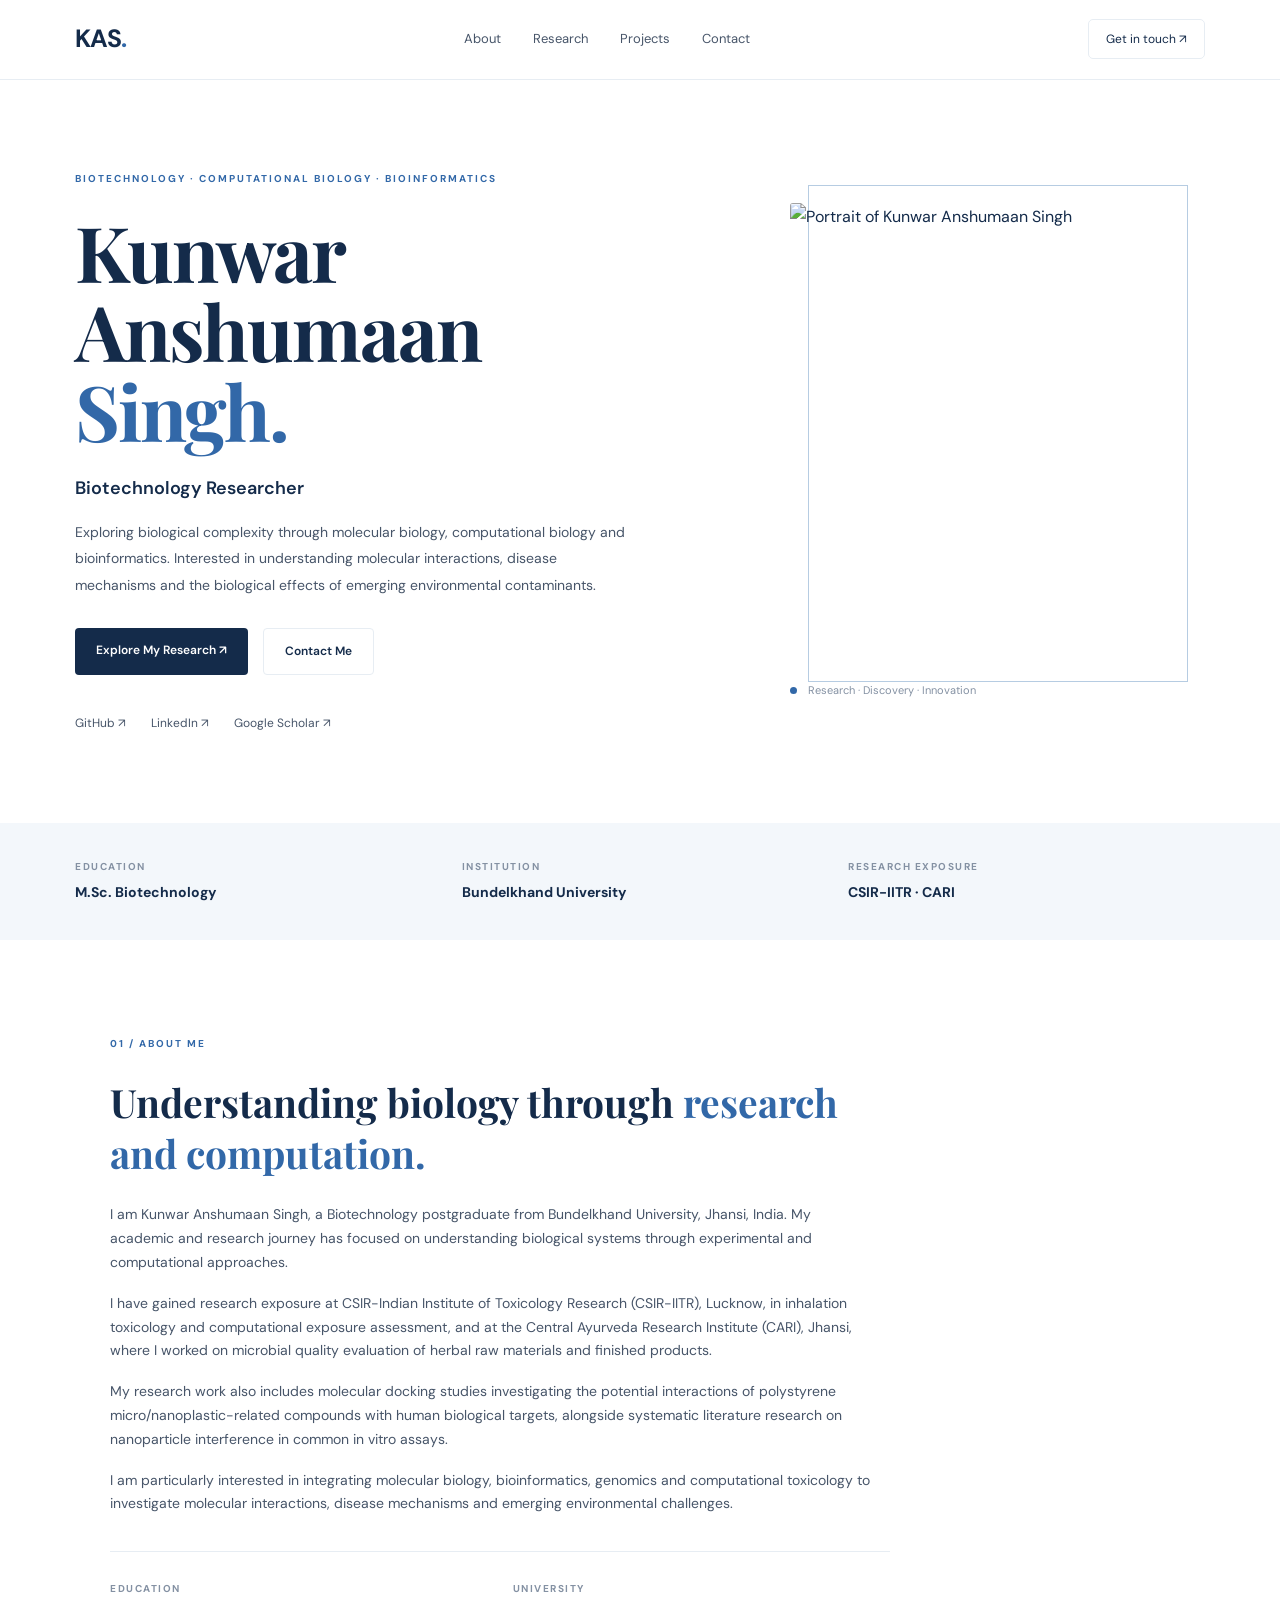
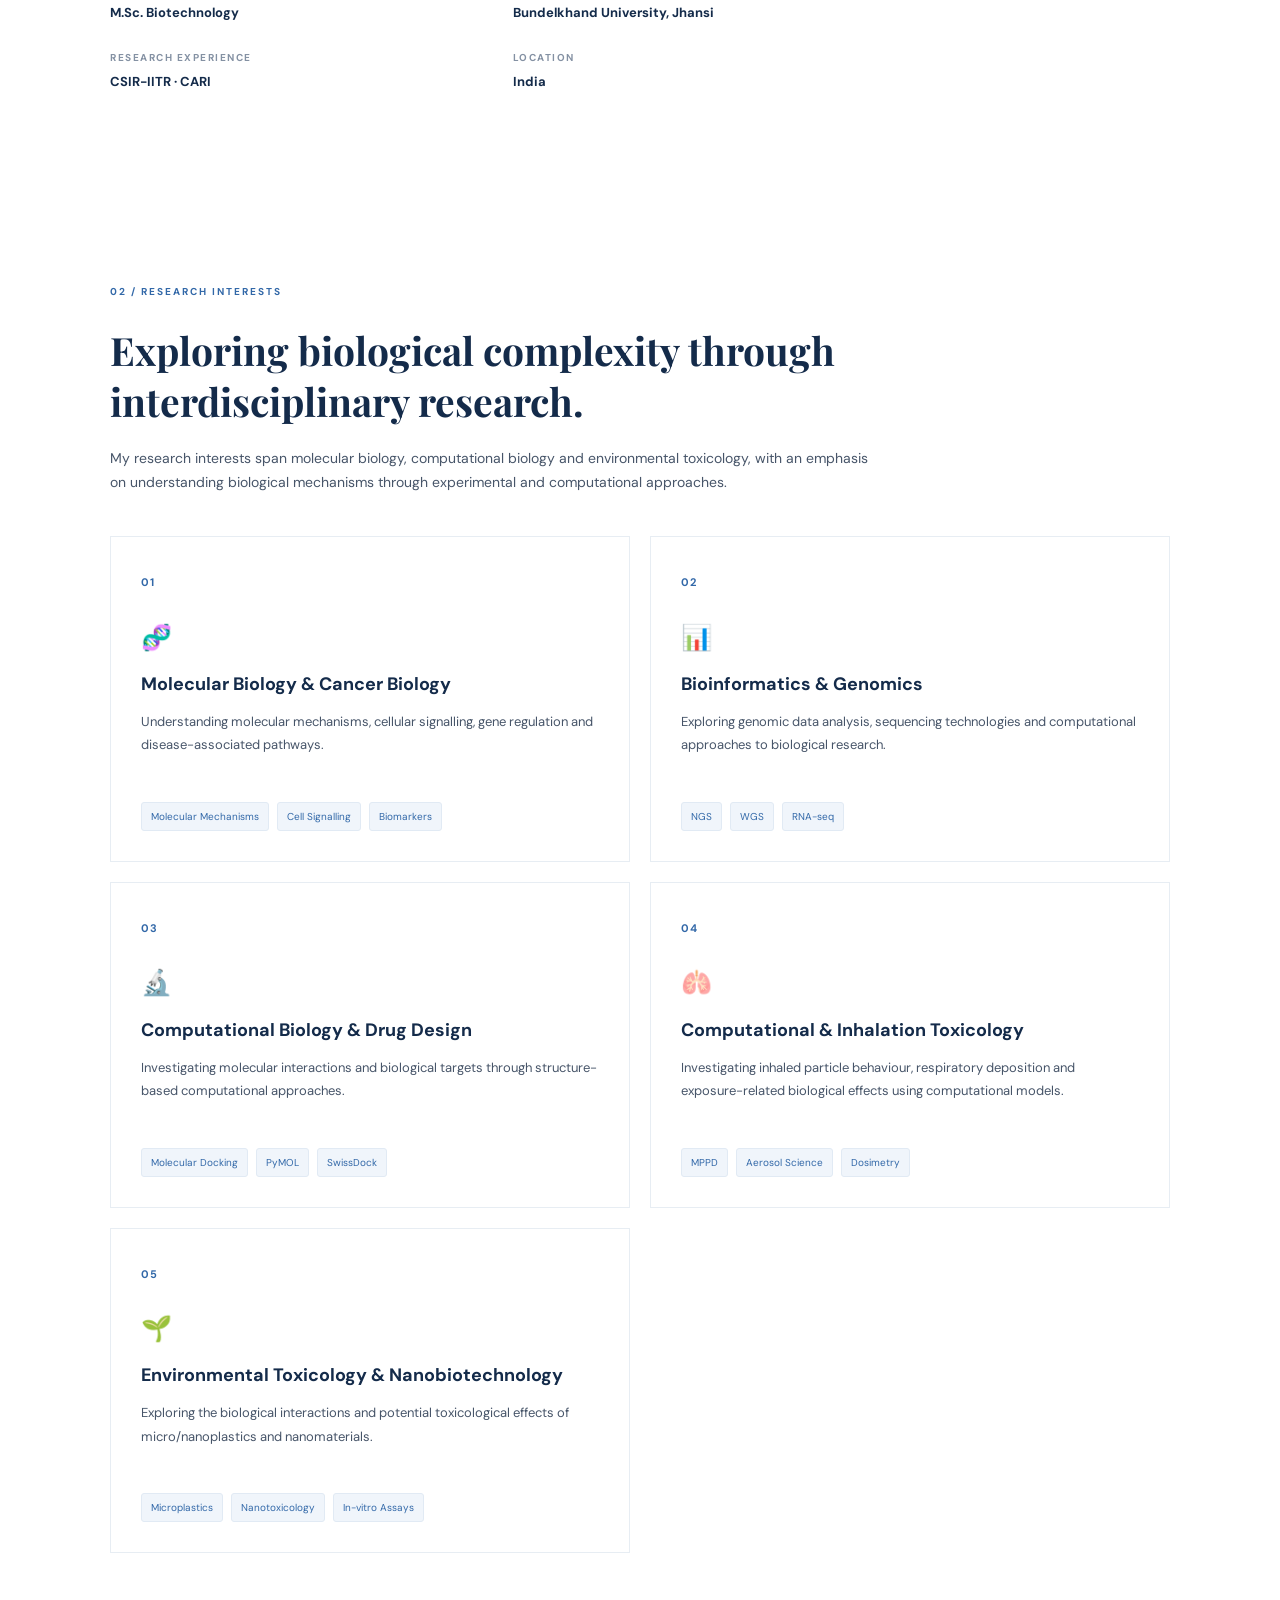
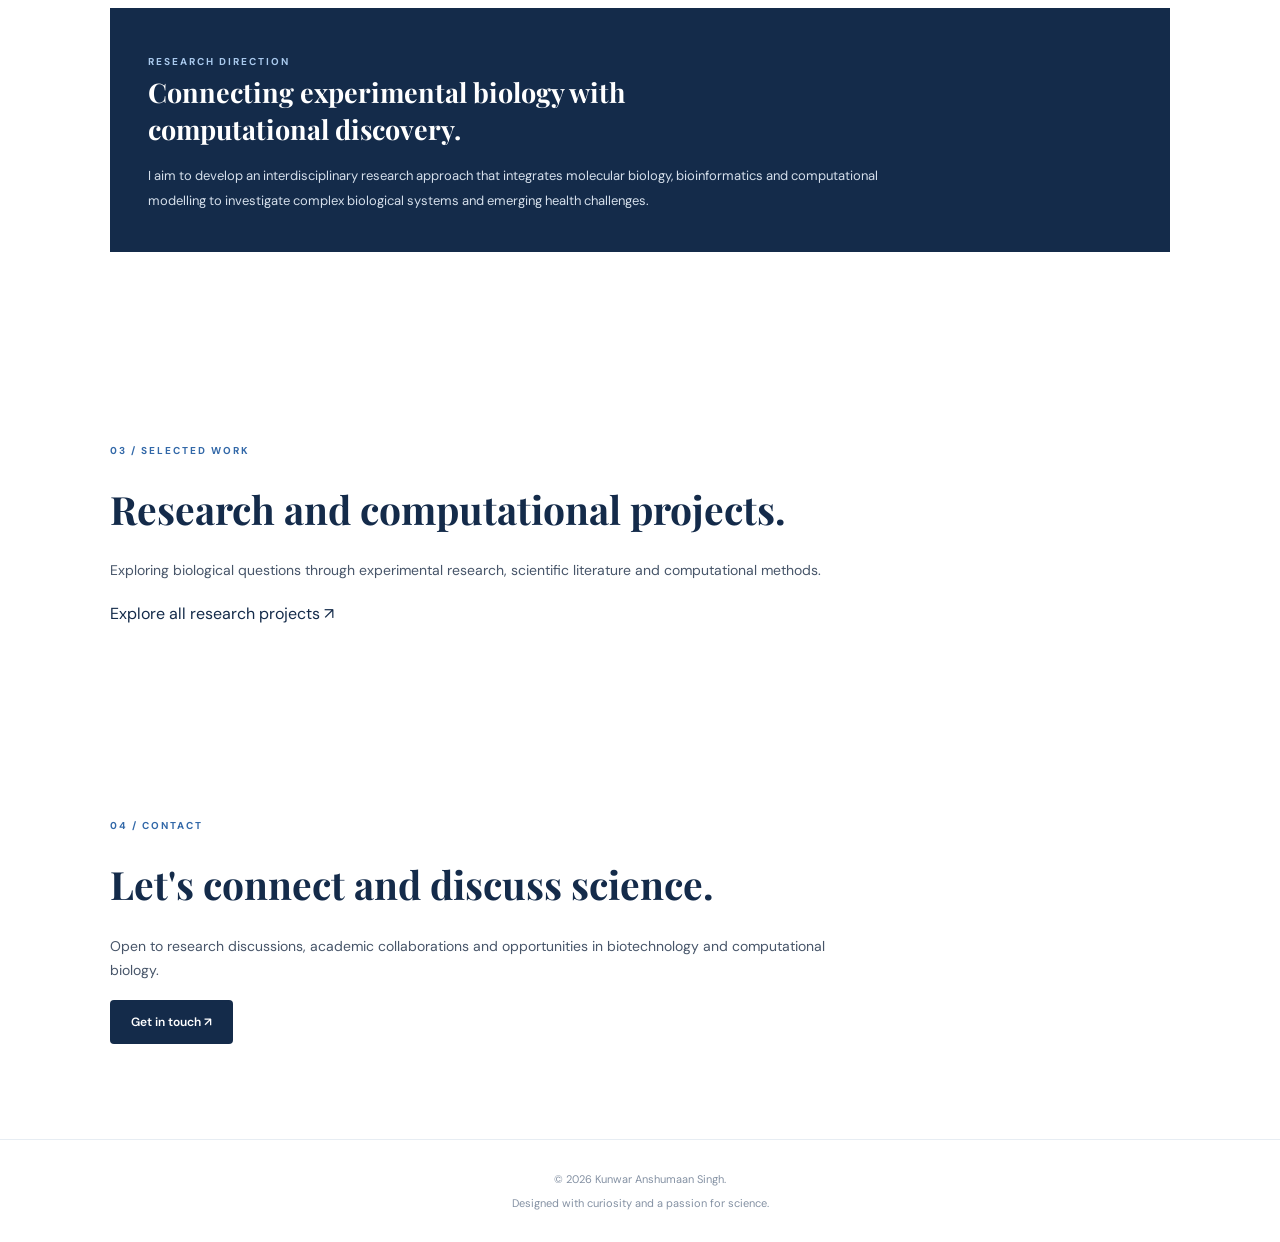
==== index.html @ 765aea6a "Add files via upload" ====
<!DOCTYPE html>
<html lang="en">
<head>
    <meta charset="UTF-8">
    <meta name="viewport" content="width=device-width, initial-scale=1.0">

    <meta name="description"
          content="Kunwar Anshumaan Singh - Biotechnology researcher working at the intersection of molecular biology, computational biology and bioinformatics.">

    <title>Kunwar Anshumaan Singh | Biotechnology Researcher</title>

    <link rel="stylesheet" href="style.css">
</head>

<body>

    <!-- Navigation bar -->
    <header class="site-header">
        <nav class="navbar">
            <a href="#" class="logo">KAS<span>.</span></a>

            <div class="nav-links">
                <a href="#about">About</a>
                <a href="#research">Research</a>
                <a href="projects.html">Projects</a>
                <a href="#contact">Contact</a>
            </div>

            <a href="#contact" class="nav-button">Get in touch ↗</a>
        </nav>
    </header>

    <main>

        <!-- Homepage hero -->
        <section class="hero">

            <div class="hero-content">

                <p class="eyebrow">
                    BIOTECHNOLOGY · COMPUTATIONAL BIOLOGY · BIOINFORMATICS
                </p>

                <h1>
                    Kunwar<br>
                    Anshumaan<br>
                    <span>Singh.</span>
                </h1>

                <h2 class="professional-title">
                    Biotechnology Researcher
                </h2>

                <p class="hero-description">
                    Exploring biological complexity through molecular
                    biology, computational biology and bioinformatics.
                    Interested in understanding molecular interactions,
                    disease mechanisms and the biological effects
                    of emerging environmental contaminants.
                </p>

                <div class="hero-buttons">
                    <a href="#projects" class="primary-button">
                        Explore My Research ↗
                    </a>

                    <a href="#contact" class="secondary-button">
                        Contact Me
                    </a>
                </div>

                <div class="social-links">
                    <a href="#" target="_blank">GitHub ↗</a>
                    <a href="#" target="_blank">LinkedIn ↗</a>
                    <a href="#" target="_blank">Google Scholar ↗</a>
                </div>

            </div>

            <!-- Profile photograph -->
            <div class="hero-image-wrapper">

                <div class="image-decoration"></div>

                <img
                    src="assets/profile.jpg"
                    alt="Portrait of Kunwar Anshumaan Singh"
                    class="profile-image"
                >

                <div class="image-caption">
                    <span class="caption-dot"></span>
                    Research · Discovery · Innovation
                </div>

            </div>

        </section>

        <!-- Academic information -->
        <section class="academic-strip">

            <div class="academic-item">
                <span class="academic-label">EDUCATION</span>
                <strong>M.Sc. Biotechnology</strong>
            </div>

            <div class="academic-item">
                <span class="academic-label">INSTITUTION</span>
                <strong>Bundelkhand University</strong>
            </div>

            <div class="academic-item">
                <span class="academic-label">RESEARCH EXPOSURE</span>
                <strong>CSIR-IITR · CARI</strong>
            </div>

        </section>

        <!-- Research introduction -->
        
<!-- ABOUT SECTION -->
<section class="intro-section" id="about">

    <div class="section-label">01 / ABOUT ME</div>

    <div class="intro-content">

        <h2>
            Understanding biology through
            <span>research and computation.</span>
        </h2>

        <p>
            I am Kunwar Anshumaan Singh, a Biotechnology postgraduate
            from Bundelkhand University, Jhansi, India. My academic
            and research journey has focused on understanding
            biological systems through experimental and computational
            approaches.
        </p>

        <p>
            I have gained research exposure at CSIR-Indian Institute
            of Toxicology Research (CSIR-IITR), Lucknow, in inhalation
            toxicology and computational exposure assessment, and at
            the Central Ayurveda Research Institute (CARI), Jhansi,
            where I worked on microbial quality evaluation of herbal
            raw materials and finished products.
        </p>

        <p>
            My research work also includes molecular docking studies
            investigating the potential interactions of polystyrene
            micro/nanoplastic-related compounds with human biological
            targets, alongside systematic literature research on
            nanoparticle interference in common in vitro assays.
        </p>

        <p>
            I am particularly interested in integrating molecular
            biology, bioinformatics, genomics and computational
            toxicology to investigate molecular interactions,
            disease mechanisms and emerging environmental challenges.
        </p>

        <div class="about-details">

            <div class="detail-item">
                <span>EDUCATION</span>
                <strong>M.Sc. Biotechnology</strong>
            </div>

            <div class="detail-item">
                <span>UNIVERSITY</span>
                <strong>Bundelkhand University, Jhansi</strong>
            </div>

            <div class="detail-item">
                <span>RESEARCH EXPERIENCE</span>
                <strong>CSIR-IITR · CARI</strong>
            </div>

            <div class="detail-item">
                <span>LOCATION</span>
                <strong>India</strong>
            </div>

        </div>

    </div>

</section>


        <!-- Research interests -->
       
<!-- RESEARCH INTERESTS SECTION -->

<section class="research-section" id="research">

    <div class="research-container">

        <div class="section-label">
            02 / RESEARCH INTERESTS
        </div>

        <h2>
            Exploring biological complexity
            through interdisciplinary research.
        </h2>

        <p class="research-intro">
            My research interests span molecular biology,
            computational biology and environmental toxicology,
            with an emphasis on understanding biological
            mechanisms through experimental and computational approaches.
        </p>

        <div class="research-grid">

            <!-- Research Area 1 -->
            <div class="research-card">
                <span class="research-number">01</span>

                <div class="research-icon">🧬</div>

                <h3>Molecular Biology & Cancer Biology</h3>

                <p>
                    Understanding molecular mechanisms,
                    cellular signalling, gene regulation
                    and disease-associated pathways.
                </p>

                <div class="research-tags">
                    <span>Molecular Mechanisms</span>
                    <span>Cell Signalling</span>
                    <span>Biomarkers</span>
                </div>
            </div>

            <!-- Research Area 2 -->
            <div class="research-card">
                <span class="research-number">02</span>

                <div class="research-icon">📊</div>

                <h3>Bioinformatics & Genomics</h3>

                <p>
                    Exploring genomic data analysis,
                    sequencing technologies and
                    computational approaches to biological research.
                </p>

                <div class="research-tags">
                    <span>NGS</span>
                    <span>WGS</span>
                    <span>RNA-seq</span>
                </div>
            </div>

            <!-- Research Area 3 -->
            <div class="research-card">
                <span class="research-number">03</span>

                <div class="research-icon">🔬</div>

                <h3>Computational Biology & Drug Design</h3>

                <p>
                    Investigating molecular interactions
                    and biological targets through
                    structure-based computational approaches.
                </p>

                <div class="research-tags">
                    <span>Molecular Docking</span>
                    <span>PyMOL</span>
                    <span>SwissDock</span>
                </div>
            </div>

            <!-- Research Area 4 -->
            <div class="research-card">
                <span class="research-number">04</span>

                <div class="research-icon">🫁</div>

                <h3>Computational & Inhalation Toxicology</h3>

                <p>
                    Investigating inhaled particle behaviour,
                    respiratory deposition and exposure-related
                    biological effects using computational models.
                </p>

                <div class="research-tags">
                    <span>MPPD</span>
                    <span>Aerosol Science</span>
                    <span>Dosimetry</span>
                </div>
            </div>

            <!-- Research Area 5 -->
            <div class="research-card">
                <span class="research-number">05</span>

                <div class="research-icon">🌱</div>

                <h3>Environmental Toxicology & Nanobiotechnology</h3>

                <p>
                    Exploring the biological interactions
                    and potential toxicological effects
                    of micro/nanoplastics and nanomaterials.
                </p>

                <div class="research-tags">
                    <span>Microplastics</span>
                    <span>Nanotoxicology</span>
                    <span>In-vitro Assays</span>
                </div>
            </div>

        </div>

        <!-- Scientific direction -->
        <div class="research-direction">

            <span class="section-label">
                RESEARCH DIRECTION
            </span>

            <h3>
                Connecting experimental biology
                with computational discovery.
            </h3>

            <p>
                I aim to develop an interdisciplinary research
                approach that integrates molecular biology,
                bioinformatics and computational modelling
                to investigate complex biological systems
                and emerging health challenges.
            </p>

        </div>

    </div>

</section>


        <!-- Selected projects -->
        <section class="projects-section" id="projects">

            <div class="section-label">03 / SELECTED WORK</div>

            <h2>Research and computational projects.</h2>

            <p>
                Exploring biological questions through experimental
                research, scientific literature and computational methods.
            </p>

           <a href="projects.html" class="text-link">
    Explore all research projects ↗
</a>

        </section>

        <!-- Contact -->
        <section class="contact-section" id="contact">

            <div class="section-label">04 / CONTACT</div>

            <h2>Let's connect and discuss science.</h2>

            <p>
                Open to research discussions, academic collaborations
                and opportunities in biotechnology and computational biology.
            </p>

            <a href="mailto:YOUR_EMAIL@example.com" class="primary-button">
                Get in touch ↗
            </a>

        </section>

    </main>

    <footer>
        <p>© <span id="year"></span> Kunwar Anshumaan Singh.</p>
        <p>Designed with curiosity and a passion for science.</p>
    </footer>

    <script src="script.js"></script>

</body>
</html>
---- style.css ----
/* =================================
   1. GLOBAL SETTINGS
================================= */

@import url('https://fonts.googleapis.com/css2?family=DM+Sans:wght@400;500;600;700&family=Playfair+Display:wght@500;600;700&display=swap');

:root {
    --background: #ffffff;
    --navy: #142b4a;
    --blue: #3268a8;
    --text: #475569;
    --muted: #8491a3;
    --border: #e7edf3;
    --light-blue: #f3f7fb;
}

* {
    margin: 0;
    padding: 0;
    box-sizing: border-box;
    scroll-behavior: smooth;
}

body {
    font-family: 'DM Sans', sans-serif;
    background: var(--background);
    color: var(--navy);
    line-height: 1.7;
}

a {
    text-decoration: none;
    color: inherit;
}

/* =================================
   2. NAVIGATION
================================= */

.site-header {
    position: sticky;
    top: 0;
    z-index: 100;
    background: rgba(255,255,255,0.96);
    border-bottom: 1px solid var(--border);
}

.navbar {
    max-width: 1200px;
    margin: auto;
    padding: 18px 35px;
    display: flex;
    align-items: center;
    justify-content: space-between;
}

.logo {
    font-size: 25px;
    font-weight: 700;
    letter-spacing: -1px;
}

.logo span {
    color: var(--blue);
}

.nav-links {
    display: flex;
    gap: 32px;
}

.nav-links a {
    color: var(--text);
    font-size: 13px;
    transition: 0.3s;
}

.nav-links a:hover {
    color: var(--blue);
}

.nav-button {
    border: 1px solid var(--border);
    padding: 9px 17px;
    border-radius: 5px;
    font-size: 12px;
    transition: 0.3s;
}

.nav-button:hover {
    background: var(--navy);
    color: white;
}

/* =================================
   3. HERO SECTION
================================= */

.hero {
    max-width: 1200px;
    min-height: 650px;
    margin: auto;
    padding: 90px 35px;
    display: grid;
    grid-template-columns: 1.15fr 0.85fr;
    align-items: center;
    gap: 70px;
}

.eyebrow {
    color: var(--blue);
    font-size: 10px;
    font-weight: 700;
    letter-spacing: 2px;
    margin-bottom: 25px;
}

.hero h1 {
    font-family: 'Playfair Display', serif;
    font-size: clamp(55px, 6vw, 78px);
    line-height: 1.04;
    letter-spacing: -2px;
}

.hero h1 span {
    color: var(--blue);
}

.professional-title {
    font-size: 18px;
    margin-top: 22px;
    font-weight: 600;
}

.hero-description {
    max-width: 550px;
    margin-top: 15px;
    color: var(--text);
    font-size: 14px;
    line-height: 1.9;
}

.hero-buttons {
    display: flex;
    gap: 15px;
    margin-top: 30px;
    flex-wrap: wrap;
}

.primary-button,
.secondary-button {
    display: inline-block;
    padding: 12px 21px;
    font-size: 12px;
    font-weight: 600;
    border-radius: 4px;
    transition: 0.3s;
}

.primary-button {
    background: var(--navy);
    color: white;
}

.primary-button:hover {
    background: var(--blue);
}

.secondary-button {
    border: 1px solid var(--border);
}

.secondary-button:hover {
    border-color: var(--blue);
    color: var(--blue);
}

.social-links {
    display: flex;
    gap: 25px;
    margin-top: 38px;
}

.social-links a {
    font-size: 12px;
    color: var(--text);
}

.social-links a:hover {
    color: var(--blue);
}

/* =================================
   4. PROFILE IMAGE
================================= */

.hero-image-wrapper {
    position: relative;
    max-width: 380px;
    width: 100%;
    justify-self: center;
}

.profile-image {
    display: block;
    width: 100%;
    height: 460px;
    object-fit: cover;
    object-position: center;
    position: relative;
    z-index: 2;
    border-radius: 3px;
}

.image-decoration {
    position: absolute;
    top: -18px;
    right: -18px;
    width: 100%;
    height: 100%;
    border: 1px solid #b6cce2;
    z-index: 1;
}

.image-caption {
    padding-top: 18px;
    font-size: 11px;
    color: var(--muted);
}

.caption-dot {
    display: inline-block;
    width: 7px;
    height: 7px;
    background: var(--blue);
    border-radius: 50%;
    margin-right: 8px;
}

/* =================================
   5. ACADEMIC INFORMATION
================================= */

.academic-strip {
    background: var(--light-blue);
    padding: 35px max(calc((100% - 1130px)/2), 35px);
    display: grid;
    grid-template-columns: repeat(3, 1fr);
    gap: 30px;
}

.academic-item {
    display: flex;
    flex-direction: column;
    gap: 6px;
}

.academic-label {
    color: var(--muted);
    font-size: 10px;
    letter-spacing: 1.5px;
    font-weight: 700;
}

.academic-item strong {
    font-size: 14px;
}

/* =================================
   6. GENERAL SECTIONS
================================= */

.intro-section,
.research-section,
.projects-section,
.contact-section {
    max-width: 1130px;
    margin: auto;
    padding: 95px 35px;
}

.section-label {
    color: var(--blue);
    font-size: 10px;
    letter-spacing: 2px;
    font-weight: 700;
    margin-bottom: 25px;
}

.intro-content {
    max-width: 780px;
}

.intro-content h2,
.research-section h2,
.projects-section h2,
.contact-section h2 {
    font-family: 'Playfair Display', serif;
    font-size: 39px;
    line-height: 1.3;
    margin-bottom: 25px;
}

.intro-content h2 span {
    color: var(--blue);
}

.intro-content p,
.projects-section > p,
.contact-section > p {
    color: var(--text);
    font-size: 14px;
    margin-bottom: 17px;
    max-width: 760px;
}

/
/* =================================
   7. RESEARCH INTERESTS
================================= */

.research-section {
    background: var(--light-blue);
    padding: 95px 35px;
}

.research-container {
    max-width: 1130px;
    margin: auto;
}

.research-section h2 {
    max-width: 760px;
    font-family: 'Playfair Display', serif;
    font-size: 39px;
    line-height: 1.3;
    margin-bottom: 20px;
}

.research-intro {
    max-width: 760px;
    color: var(--text);
    font-size: 14px;
    margin-bottom: 42px;
}

.research-grid {
    display: grid;
    grid-template-columns: repeat(2, 1fr);
    gap: 20px;
}

.research-card {
    position: relative;
    background: #ffffff;
    border: 1px solid var(--border);
    padding: 30px;
    transition: transform 0.3s, box-shadow 0.3s;
}

.research-card:hover {
    transform: translateY(-5px);
    box-shadow: 0 12px 30px rgba(20, 43, 74, 0.07);
}

.research-number {
    color: var(--blue);
    font-size: 11px;
    font-weight: 700;
    letter-spacing: 1px;
}

.research-icon {
    font-size: 25px;
    margin: 22px 0 12px;
}

.research-card h3 {
    font-size: 18px;
    line-height: 1.5;
    margin-bottom: 12px;
    color: var(--navy);
}

.research-card p {
    font-size: 13px;
    line-height: 1.8;
    color: var(--text);
    min-height: 70px;
}

.research-tags {
    display: flex;
    flex-wrap: wrap;
    gap: 8px;
    margin-top: 22px;
}

.research-tags span {
    font-size: 10px;
    color: var(--blue);
    background: #f0f5fb;
    border: 1px solid #e1eaf4;
    border-radius: 3px;
    padding: 5px 9px;
}

/* Research direction */

.research-direction {
    margin-top: 55px;
    padding: 38px;
    background: var(--navy);
    color: #ffffff;
}

.research-direction .section-label {
    color: #a9c9ed;
}

.research-direction h3 {
    font-family: 'Playfair Display', serif;
    font-size: 27px;
    line-height: 1.4;
    max-width: 650px;
    margin-bottom: 15px;
}

.research-direction p {
    max-width: 760px;
    color: #d5dfeb;
    font-size: 13px;
    line-height: 1.9;
}

/* Responsive research layout */

@media (max-width: 650px) {

    .research-section {
        padding: 65px 22px;
    }

    .research-grid {
        grid-template-columns: 1fr;
    }

    .research-section h2 {
        font-size: 31px;
    }

    .research-card p {
        min-height: auto;
    }

    .research-direction {
        padding: 25px;
    }

    .research-direction h3 {
        font-size: 23px;
    }
}


/* =================================
   9. FOOTER
================================= */

footer {
    padding: 30px 20px;
    text-align: center;
    border-top: 1px solid var(--border);
    color: var(--muted);
    font-size: 11px;
}

footer p + p {
    margin-top: 5px;
}

/* =================================
   10. MOBILE RESPONSIVENESS
================================= */

@media (max-width: 800px) {

    .navbar {
        padding: 15px 20px;
        flex-wrap: wrap;
        gap: 15px;
    }

    .nav-links {
        gap: 15px;
    }

    .nav-button {
        display: none;
    }

    .hero {
        grid-template-columns: 1fr;
        padding: 65px 25px;
        gap: 55px;
    }

    .hero-image-wrapper {
        max-width: 320px;
    }

    .profile-image {
        height: 390px;
    }

    .academic-strip {
        grid-template-columns: 1fr;
        padding: 30px;
    }

    .intro-section,
    .research-section,
    .projects-section,
    .contact-section {
        padding: 65px 25px;
    }
}

@media (max-width: 500px) {

    .nav-links {
        width: 100%;
        justify-content: space-between;
        gap: 8px;
    }

    .nav-links a {
        font-size: 11px;
    }

    .hero h1 {
        font-size: 54px;
    }

    .research-grid {
        grid-template-columns: 1fr;
    }

    .intro-content h2,
    .research-section h2,
    .projects-section h2,
    .contact-section h2 {
        font-size: 31px;
    }
}

/* ABOUT SECTION DETAILS */

.about-details {
    display: grid;
    grid-template-columns: repeat(2, 1fr);
    gap: 25px;
    margin-top: 35px;
    padding-top: 28px;
    border-top: 1px solid var(--border);
}

.detail-item {
    display: flex;
    flex-direction: column;
    gap: 5px;
}

.detail-item span {
    color: var(--muted);
    font-size: 10px;
    font-weight: 700;
    letter-spacing: 1.5px;
}

.detail-item strong {
    color: var(--navy);
    font-size: 13px;
}

@media (max-width: 500px) {
    .about-details {
        grid-template-columns: 1fr;
    }
}

/* =================================
   11. PROJECT PAGE
================================= */

.project-hero {
    max-width: 1130px;
    margin: auto;
    padding: 100px 35px 75px;
}

.project-hero h1 {
    font-family: 'Playfair Display', serif;
    font-size: clamp(45px, 6vw, 68px);
    line-height: 1.15;
    margin-bottom: 25px;
}

.project-hero h1 span {
    color: var(--blue);
}

.project-hero > p {
    max-width: 700px;
    color: var(--text);
    font-size: 15px;
}

.project-list {
    max-width: 1130px;
    margin: auto;
    padding: 0 35px;
}

.project-detail {
    padding: 55px 0;
    border-top: 1px solid var(--border);
}

.project-meta {
    display: flex;
    justify-content: space-between;
    flex-wrap: wrap;
    gap: 12px;
    color: var(--blue);
    font-size: 10px;
    font-weight: 700;
    letter-spacing: 1.2px;
    margin-bottom: 20px;
}

.project-detail h2 {
    max-width: 850px;
    font-family: 'Playfair Display', serif;
    font-size: 31px;
    line-height: 1.4;
    margin-bottom: 20px;
}

.project-detail > p {
    max-width: 850px;
    color: var(--text);
    font-size: 14px;
    margin-bottom: 18px;
}

.project-subheading {
    margin-top: 28px;
    margin-bottom: 12px;
    font-size: 12px;
    font-weight: 700;
    color: var(--navy);
}

.project-detail ul {
    padding-left: 22px;
    max-width: 850px;
}

.project-detail li {
    color: var(--text);
    font-size: 13px;
    margin-bottom: 9px;
}

.project-tags {
    display: flex;
    flex-wrap: wrap;
    gap: 9px;
}

.project-tags span {
    padding: 6px 11px;
    border: 1px solid var(--border);
    background: var(--light-blue);
    border-radius: 3px;
    color: var(--blue);
    font-size: 11px;
}

.project-detail .project-note {
    margin-top: 25px;
    padding: 13px 16px;
    background: var(--light-blue);
    border-left: 3px solid var(--blue);
    font-size: 12px;
}

.github-section {
    background: var(--navy);
    color: white;
    padding: 75px max(calc((100% - 1060px)/2), 35px);
}

.github-section .section-label {
    color: #a9c9ed;
}

.github-section h2 {
    font-family: 'Playfair Display', serif;
    font-size: 34px;
    margin-bottom: 18px;
}

.github-section > p {
    color: #d5dfeb;
    max-width: 650px;
    font-size: 14px;
    margin-bottom: 25px;
}

@media (max-width: 650px) {

    .project-hero {
        padding: 65px 23px 50px;
    }

    .project-list {
        padding: 0 23px;
    }

    .project-detail h2 {
        font-size: 25px;
    }

    .github-section {
        padding: 55px 23px;
    }

    .github-section h2 {
        font-size: 28px;
    }
}
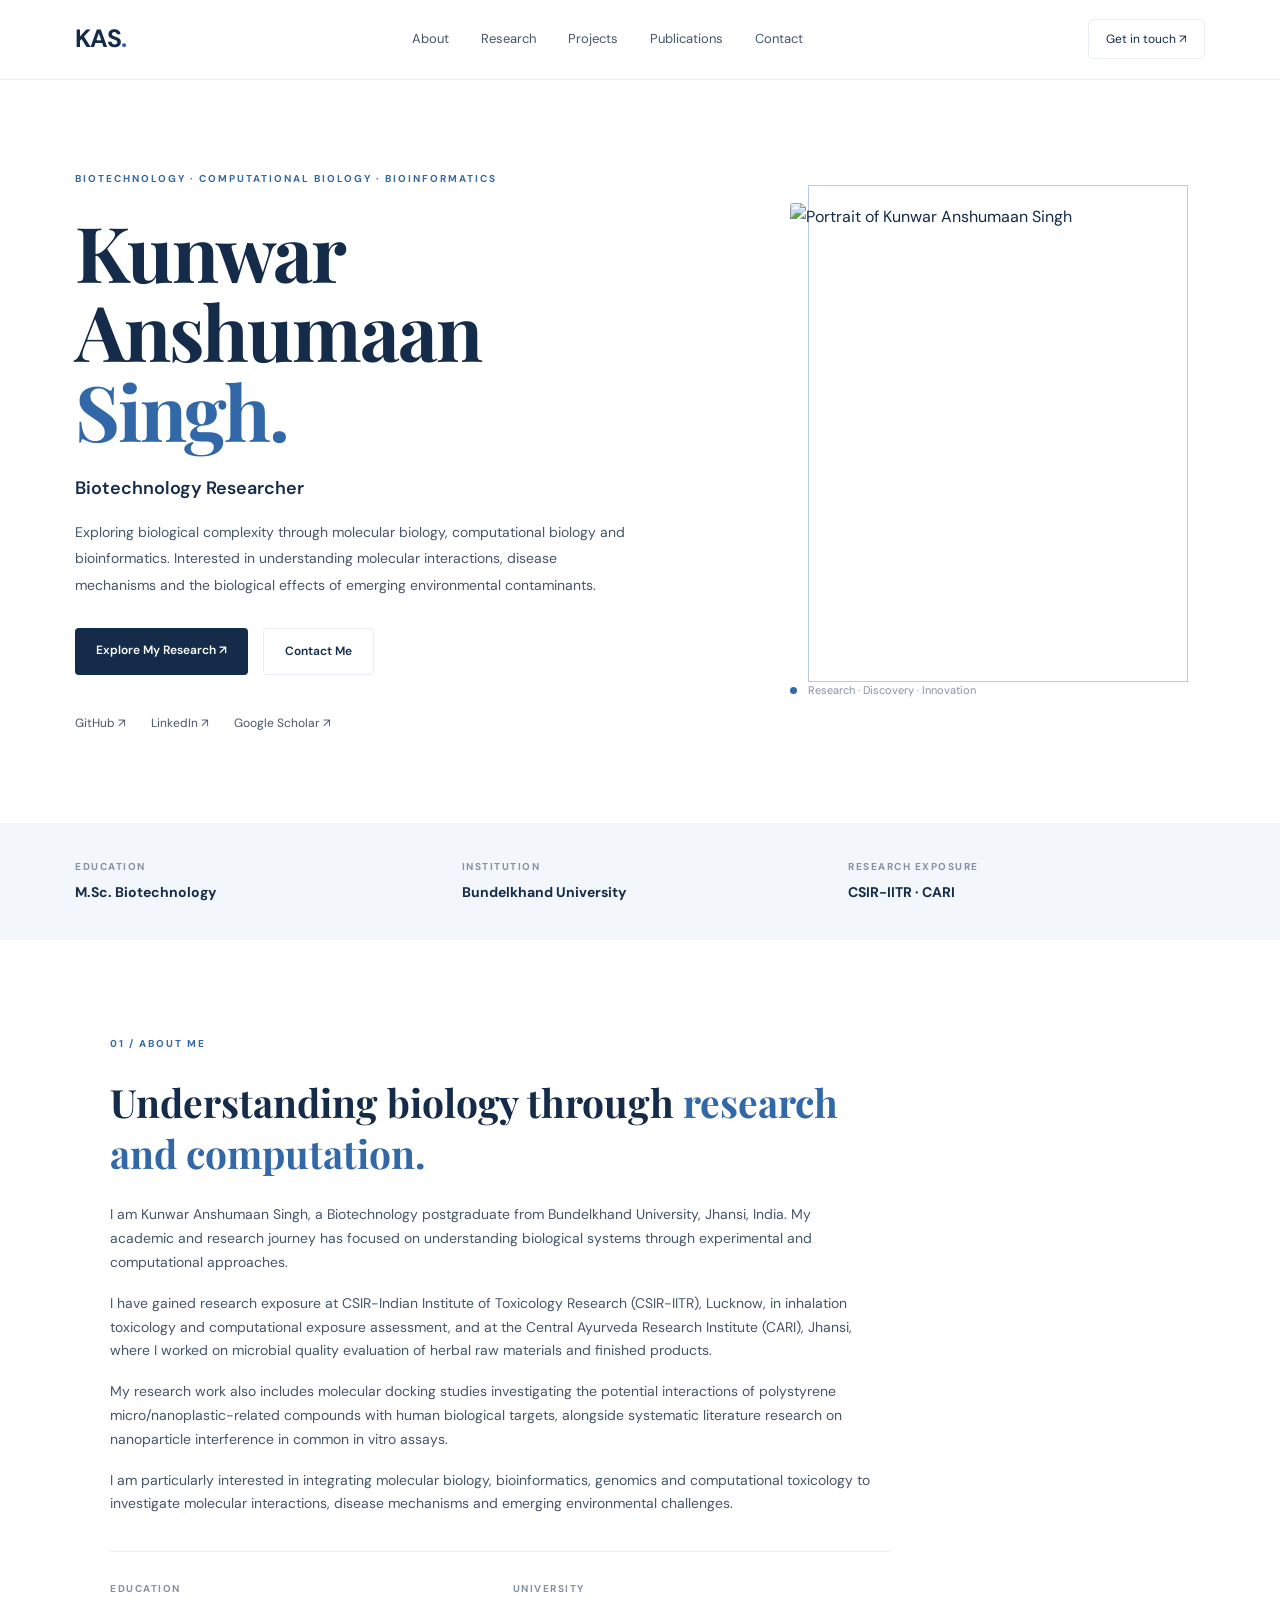
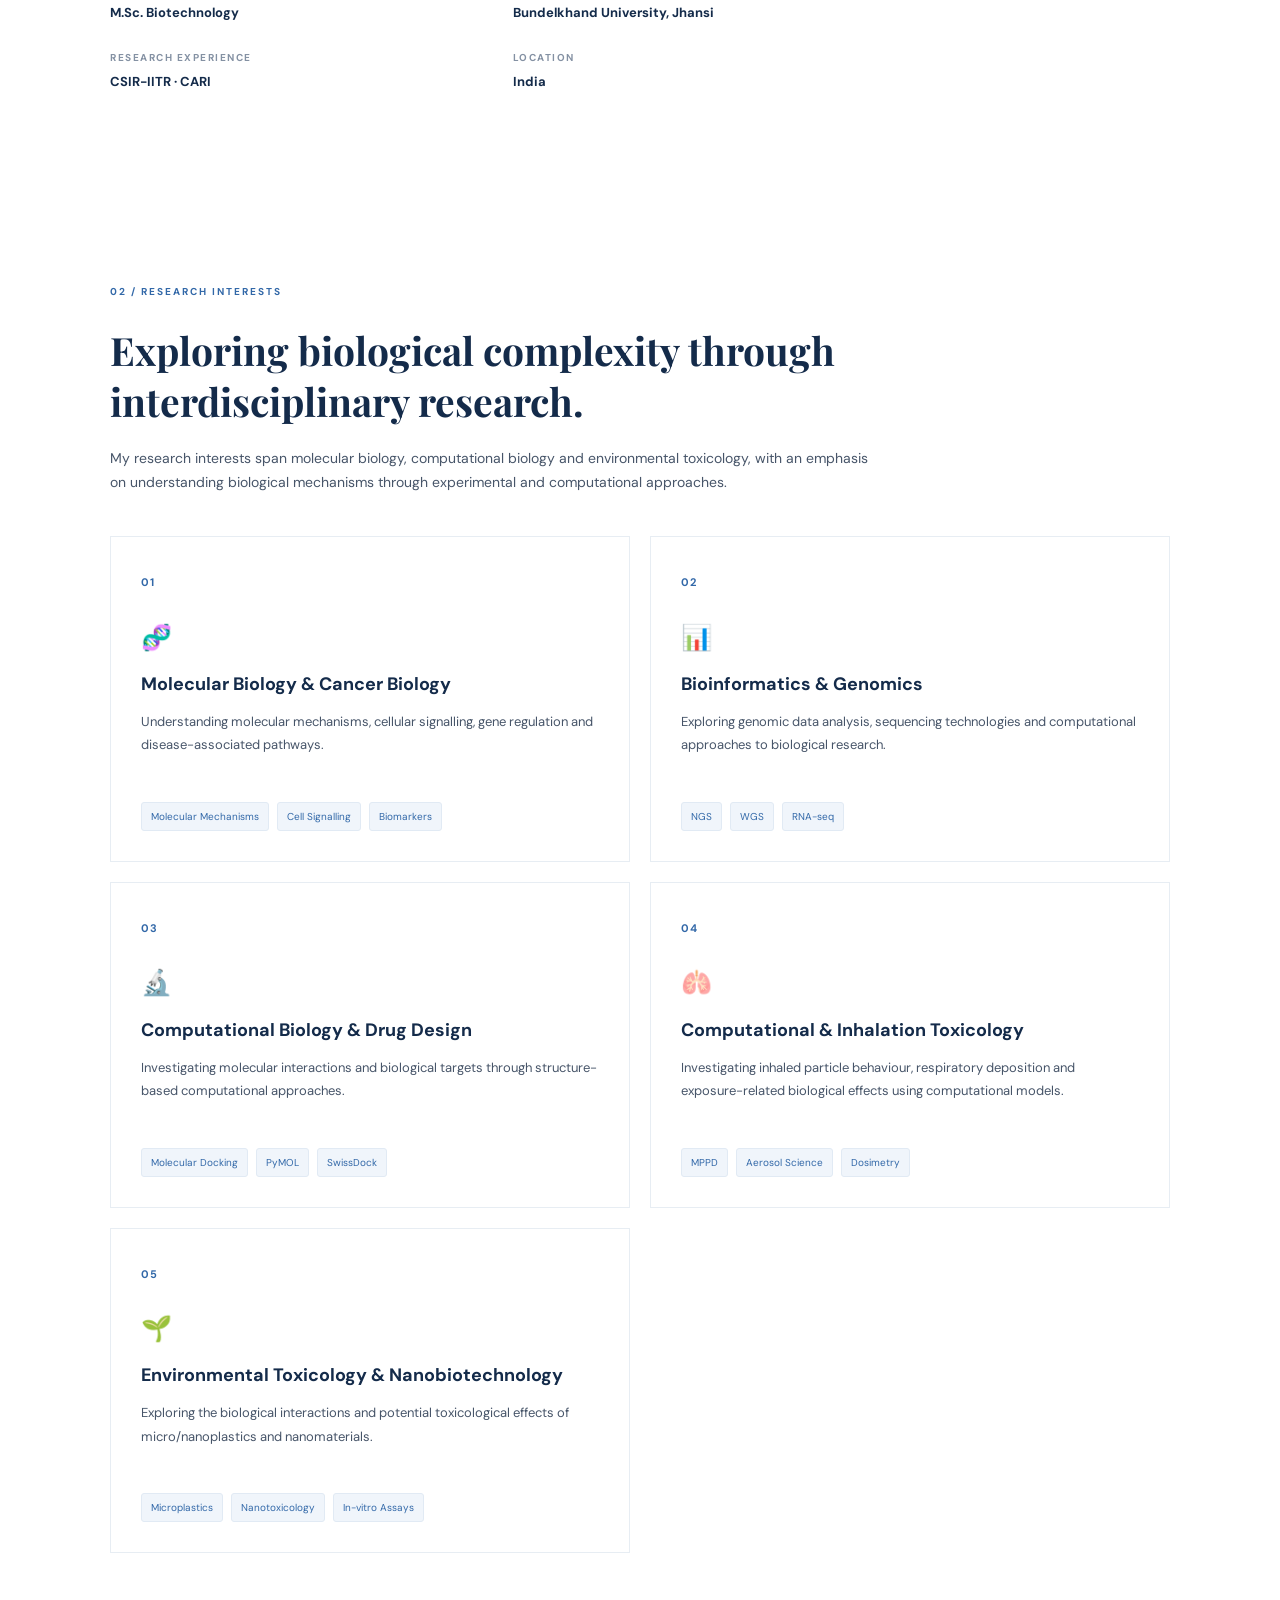
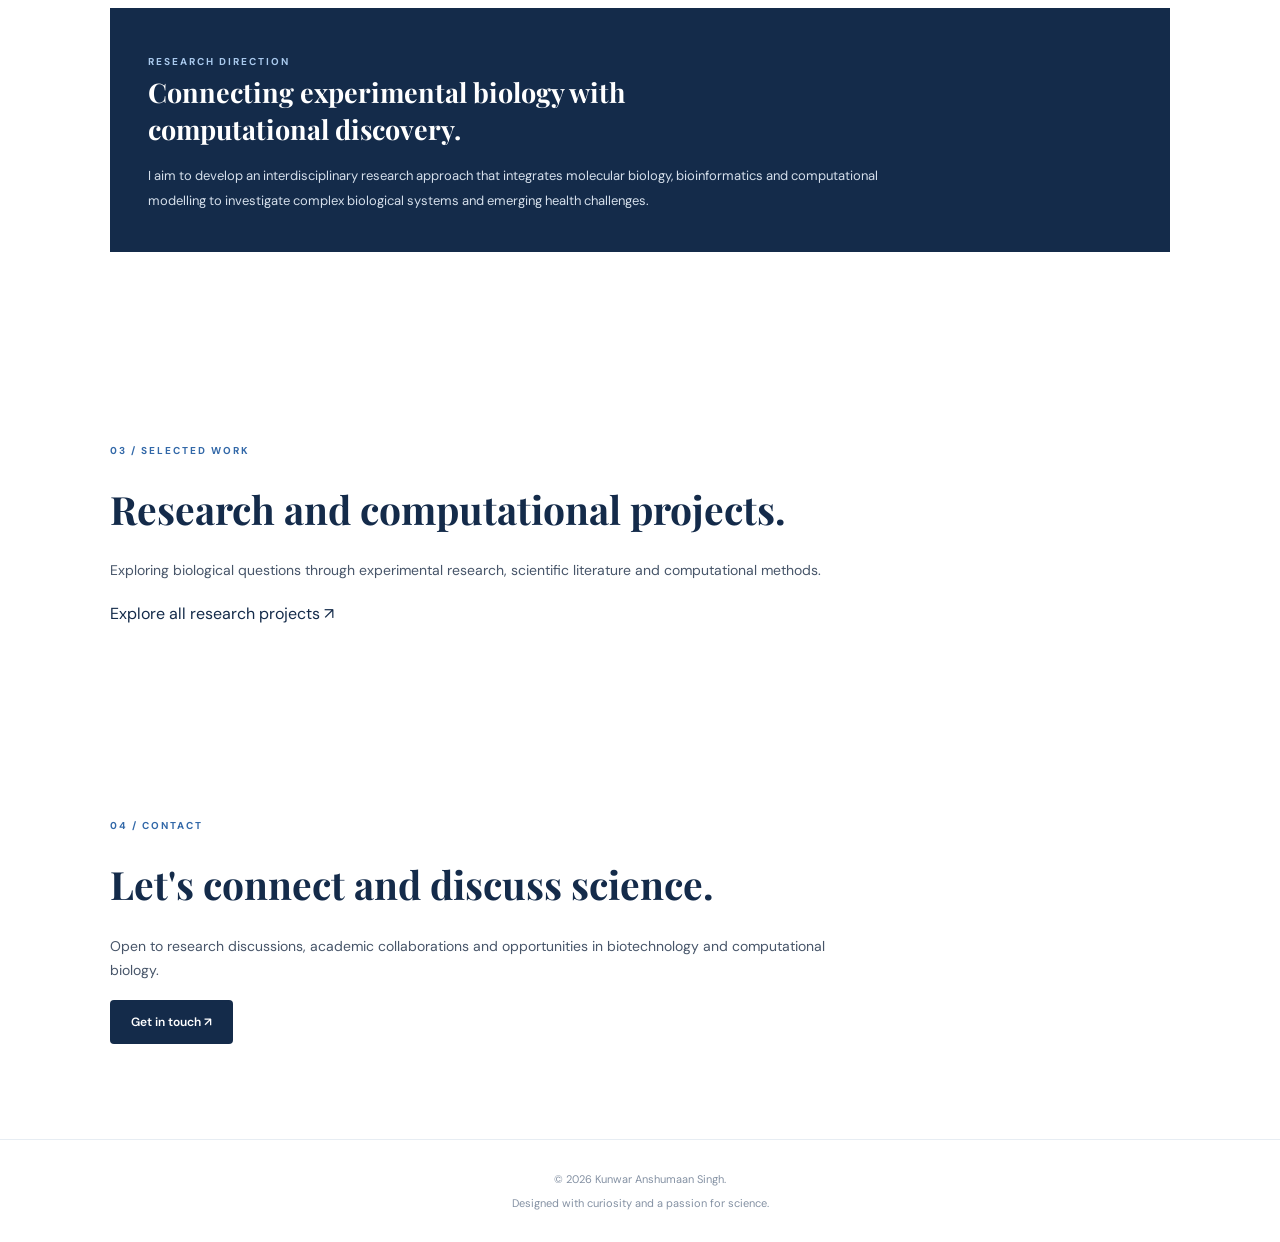
==== commit 8151ba2a: "Initial research portfolio website" ====
--- a/index.html
+++ b/index.html
@@ -24,6 +24,7 @@
                 <a href="#about">About</a>
                 <a href="#research">Research</a>
                 <a href="projects.html">Projects</a>
+                <a href="publications.html">Publications</a>
                 <a href="#contact">Contact</a>
             </div>
 
--- a/style.css
+++ b/style.css
@@ -742,3 +742,174 @@
         font-size: 28px;
     }
 }
+
+/* =================================
+   12. PUBLICATIONS PAGE
+================================= */
+
+.publication-hero {
+    max-width: 1130px;
+    margin: auto;
+    padding: 100px 35px 70px;
+}
+
+.publication-hero h1 {
+    font-family: 'Playfair Display', serif;
+    font-size: clamp(42px, 6vw, 65px);
+    line-height: 1.2;
+    max-width: 850px;
+}
+
+.publication-hero h1 span {
+    color: var(--blue);
+}
+
+.publication-hero > p {
+    color: var(--text);
+    max-width: 700px;
+    margin-top: 20px;
+    font-size: 14px;
+}
+
+.publication-list {
+    max-width: 1130px;
+    margin: auto;
+    padding: 25px 35px 80px;
+}
+
+.publication-card {
+    border-top: 1px solid var(--border);
+    border-bottom: 1px solid var(--border);
+    padding: 35px 0;
+    margin-bottom: 55px;
+}
+
+.publication-status {
+    display: inline-block;
+    font-size: 10px;
+    font-weight: 700;
+    letter-spacing: 1px;
+    padding: 7px 11px;
+    border-radius: 3px;
+    margin-bottom: 18px;
+}
+
+.published {
+    background: #e9f5ee;
+    color: #287348;
+}
+
+.under-review {
+    background: #fff4df;
+    color: #986414;
+}
+
+.publication-card h2 {
+    max-width: 850px;
+    font-family: 'Playfair Display', serif;
+    font-size: 28px;
+    line-height: 1.45;
+    margin-bottom: 14px;
+}
+
+.journal-name {
+    color: var(--blue);
+    font-weight: 600;
+    font-size: 13px;
+    margin-bottom: 17px;
+}
+
+.publication-card > p:not(.journal-name) {
+    color: var(--text);
+    font-size: 14px;
+    max-width: 800px;
+}
+
+.publication-links {
+    margin-top: 22px;
+    font-size: 13px;
+    color: var(--blue);
+}
+
+.publication-links a {
+    font-weight: 700;
+}
+
+.publication-links a:hover {
+    text-decoration: underline;
+}
+
+.publication-note {
+    margin-top: 18px;
+    font-size: 11px !important;
+    color: var(--muted) !important;
+}
+
+.manuscript-heading {
+    margin-top: 50px;
+}
+
+/* =================================
+   13. ACADEMIC CV SECTION
+================================= */
+
+.cv-section {
+    background: var(--light-blue);
+    padding: 75px max(calc((100% - 1060px)/2), 35px);
+}
+
+.cv-section h2 {
+    max-width: 700px;
+    font-family: 'Playfair Display', serif;
+    font-size: 34px;
+    line-height: 1.4;
+    margin-bottom: 18px;
+}
+
+.cv-section > p {
+    max-width: 700px;
+    color: var(--text);
+    font-size: 14px;
+    margin-bottom: 27px;
+}
+
+.cv-download {
+    display: inline-block;
+    margin-left: 20px;
+    font-size: 12px;
+    font-weight: 600;
+    color: var(--blue);
+}
+
+.cv-download:hover {
+    text-decoration: underline;
+}
+
+/* Mobile responsiveness */
+
+@media (max-width: 650px) {
+
+    .publication-hero {
+        padding: 65px 23px 45px;
+    }
+
+    .publication-list {
+        padding: 20px 23px 55px;
+    }
+
+    .publication-card h2 {
+        font-size: 23px;
+    }
+
+    .cv-section {
+        padding: 55px 23px;
+    }
+
+    .cv-section h2 {
+        font-size: 28px;
+    }
+
+    .cv-download {
+        margin: 18px 0 0;
+    }
+}
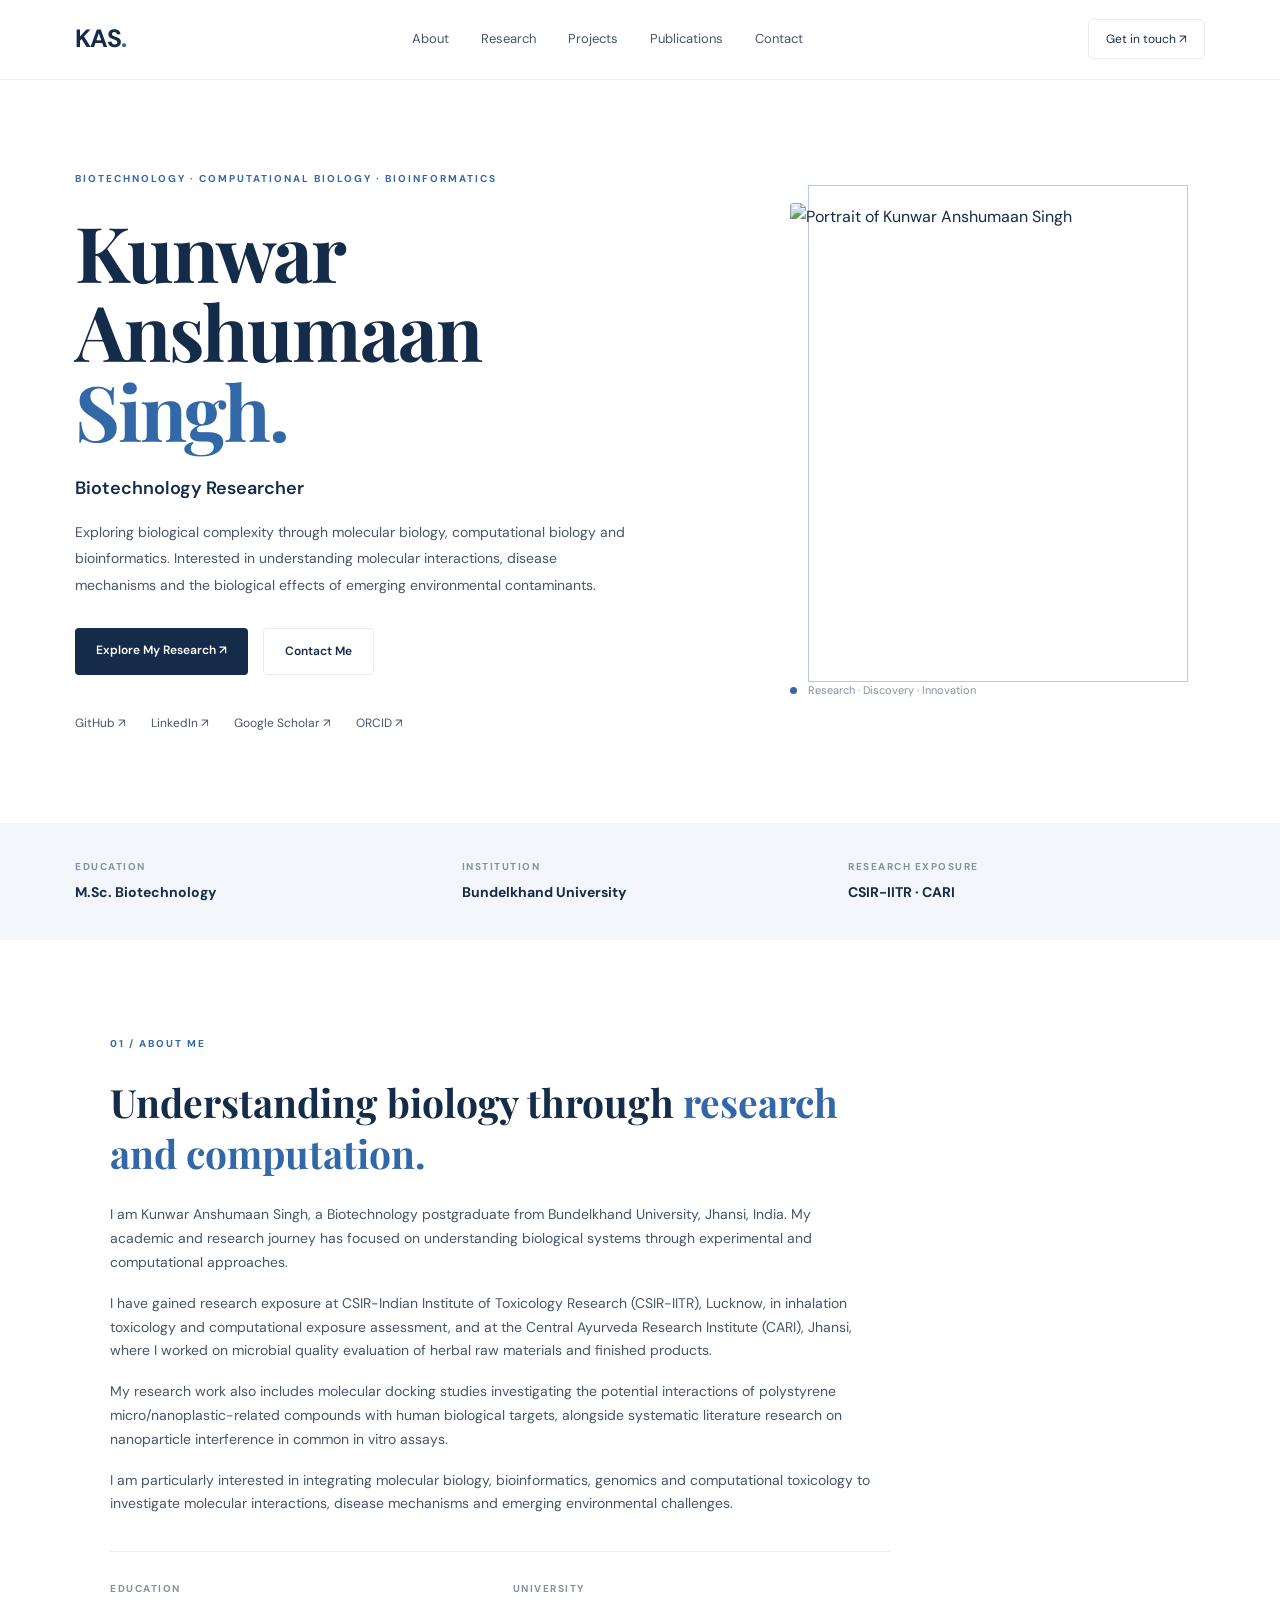
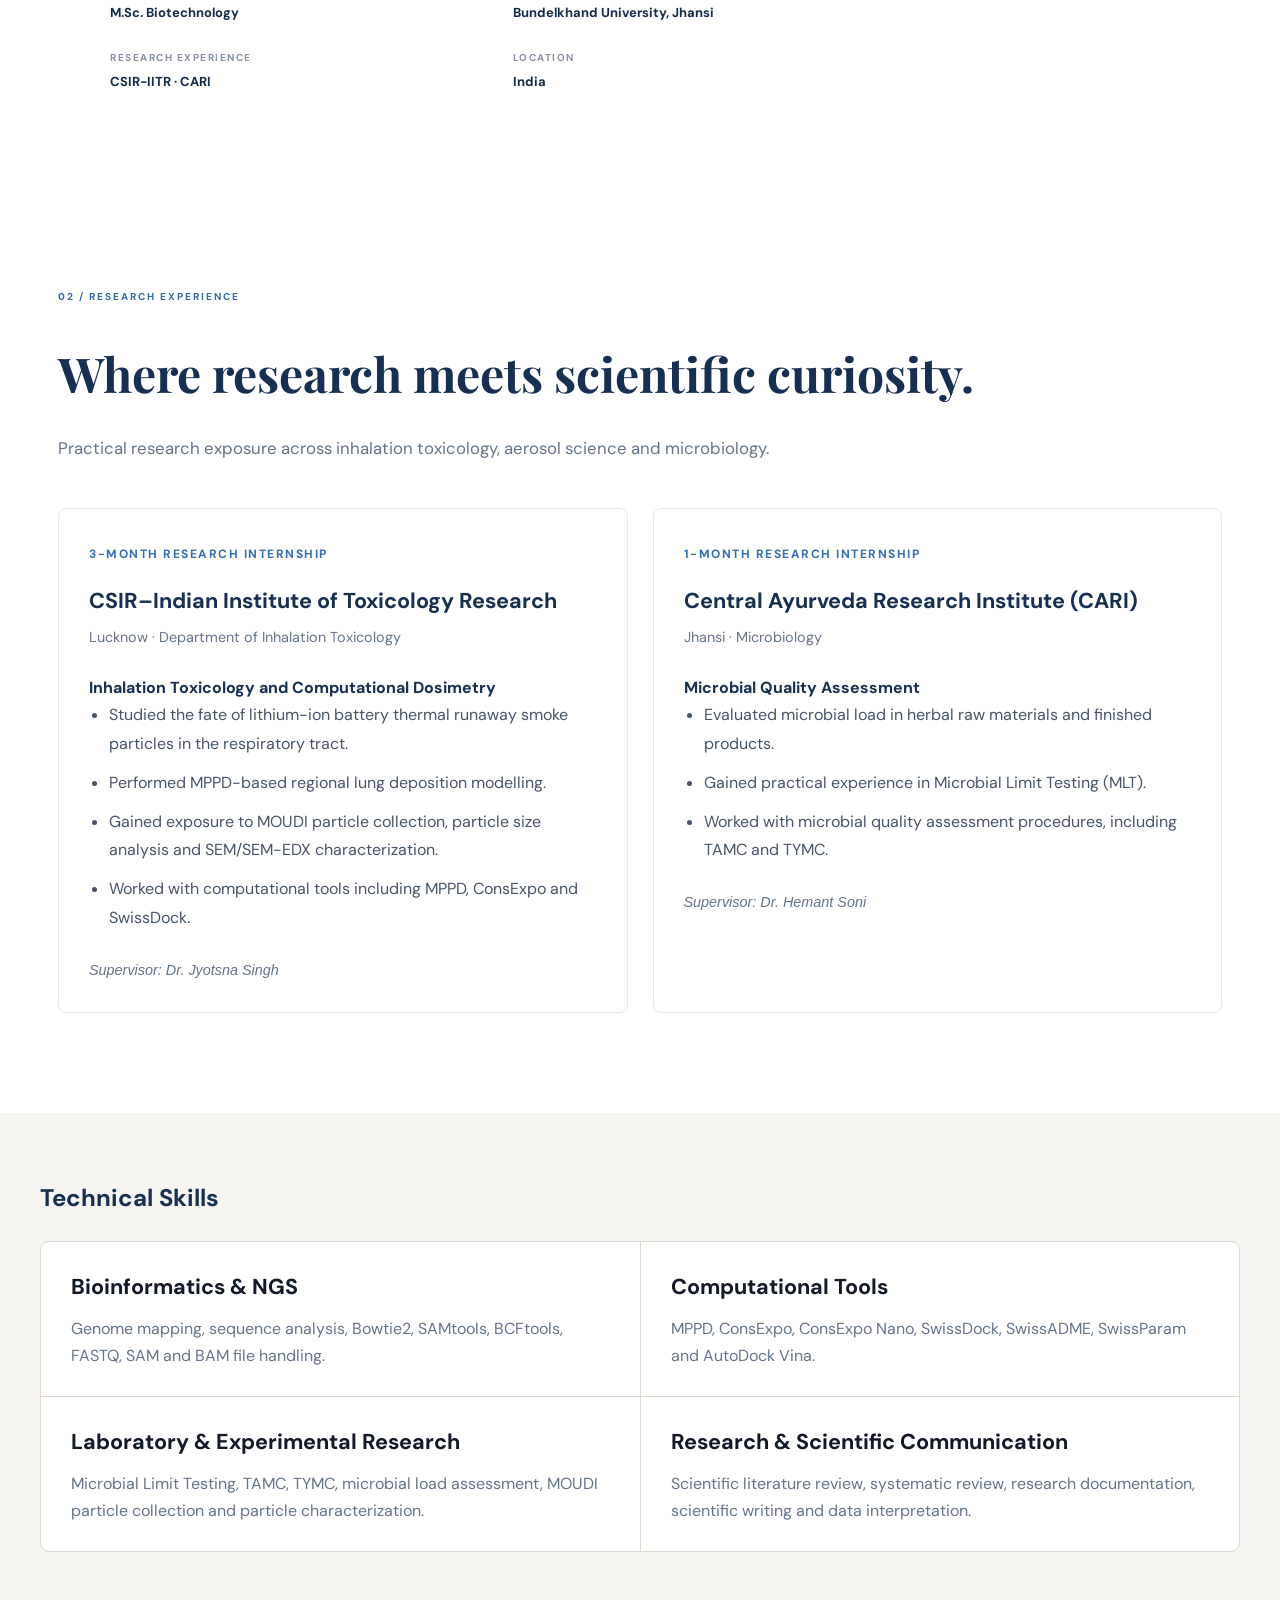
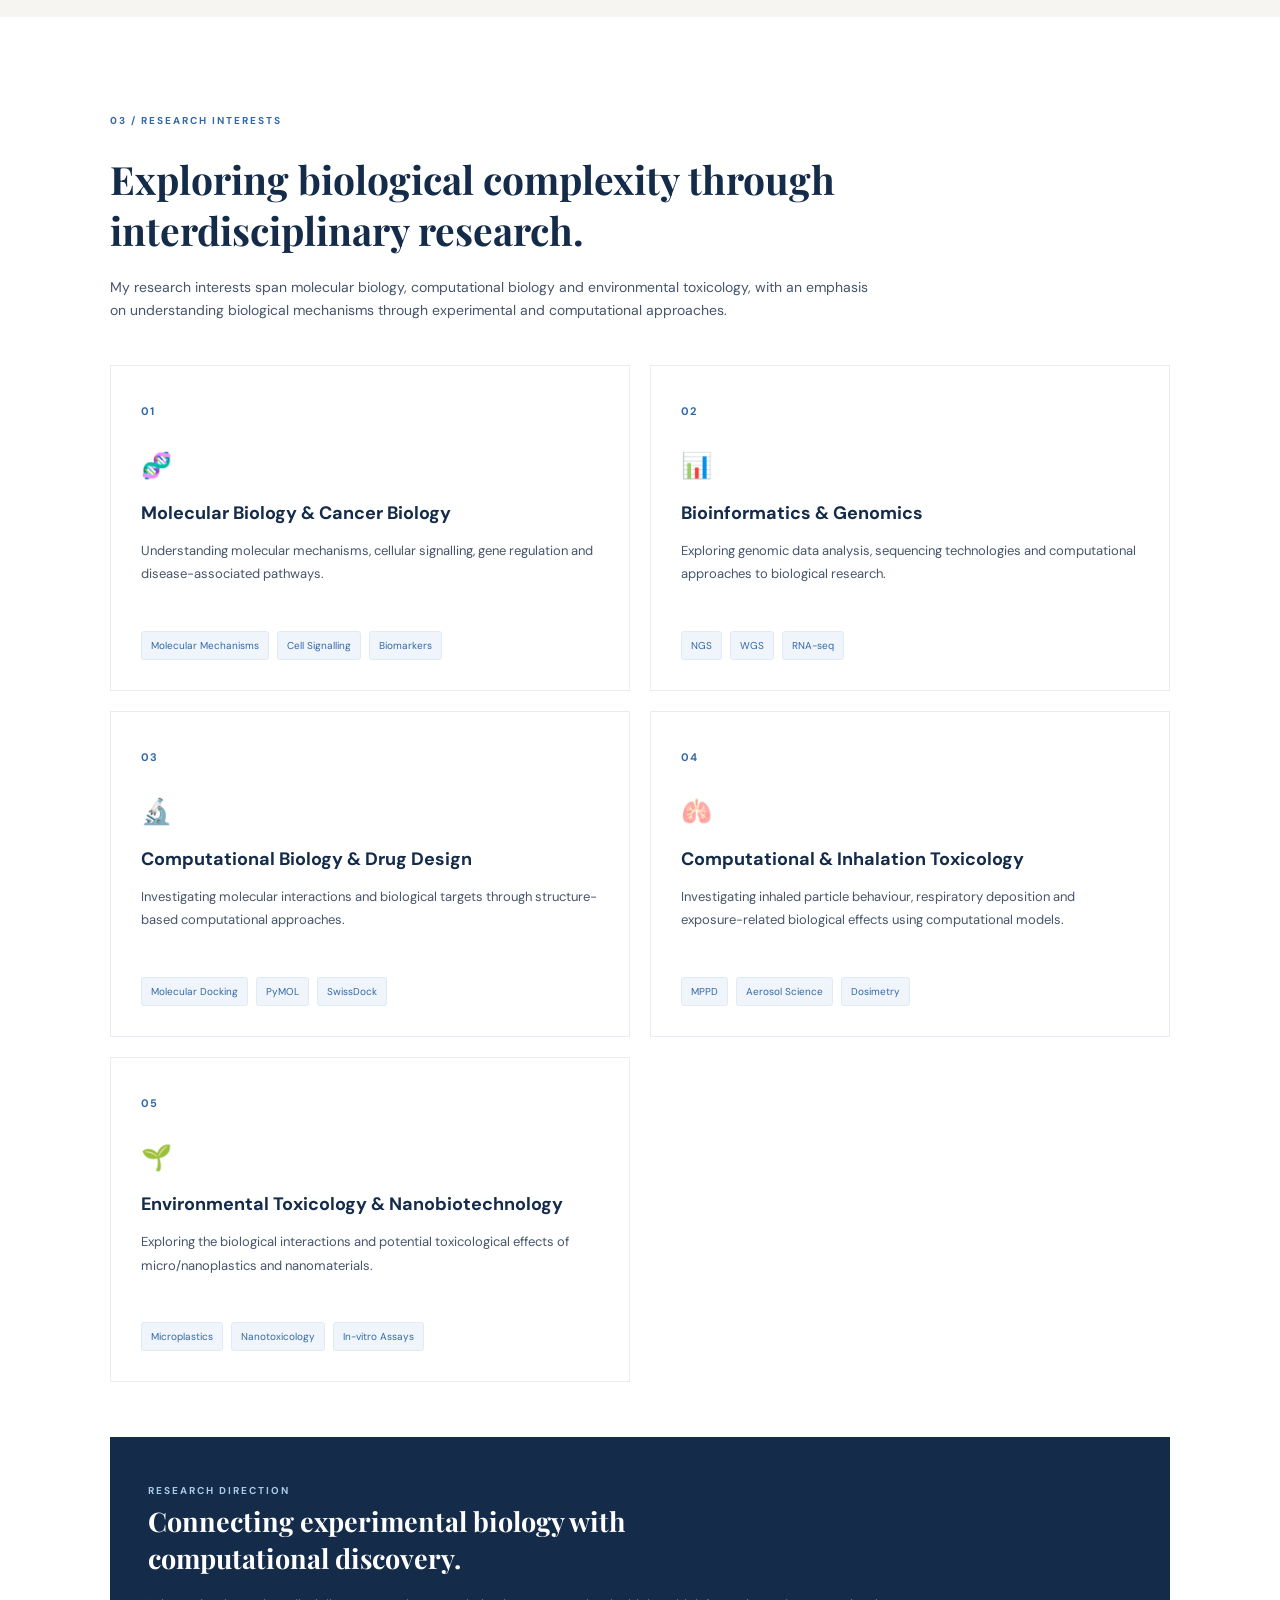
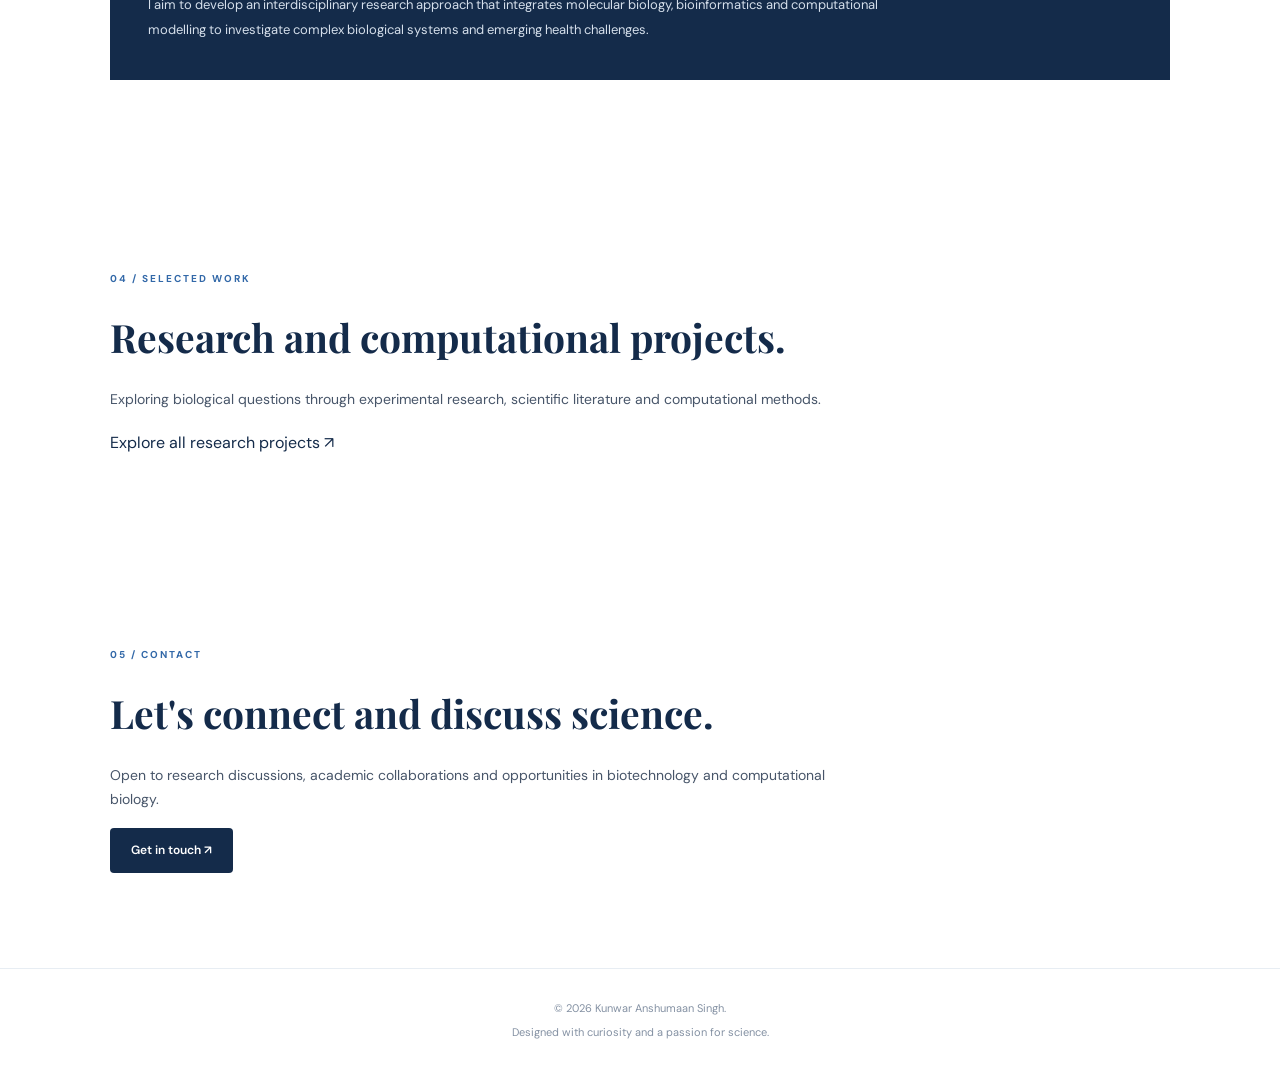
==== commit b3127de8: "Add files via upload" ====
--- a/index.html
+++ b/index.html
@@ -71,11 +71,27 @@
                     </a>
                 </div>
 
-                <div class="social-links">
-                    <a href="#" target="_blank">GitHub ↗</a>
-                    <a href="#" target="_blank">LinkedIn ↗</a>
-                    <a href="#" target="_blank">Google Scholar ↗</a>
-                </div>
+                
+<div class="social-links">
+
+    <a href="https://github.com/kunwaranshumaan"
+       target="_blank"
+       rel="noopener noreferrer">GitHub ↗</a>
+
+    <a href="https://www.linkedin.com/in/kunwar-anshumaan-singh-7b4950282/"
+       target="_blank"
+       rel="noopener noreferrer">LinkedIn ↗</a>
+
+    <a href="https://scholar.google.com/citations?user=Q_GksaYAAAAJ&hl=en"
+       target="_blank"
+       rel="noopener noreferrer">Google Scholar ↗</a>
+
+    <a href="https://orcid.org/0009-0008-1231-9402"
+       target="_blank"
+       rel="noopener noreferrer">ORCID ↗</a>
+
+</div>
+
 
             </div>
 
@@ -194,6 +210,120 @@
 </section>
 
 
+<section class="experience-section" id="experience">
+
+    <div class="section-label">02 / RESEARCH EXPERIENCE</div>
+
+    <h2>Where research meets scientific curiosity.</h2>
+
+    <p class="experience-intro">
+        Practical research exposure across inhalation toxicology,
+        aerosol science and microbiology.
+    </p>
+
+    <div class="experience-list">
+
+        <article class="experience-card">
+            <span class="experience-duration">
+                3-MONTH RESEARCH INTERNSHIP
+            </span>
+
+            <h3>CSIR–Indian Institute of Toxicology Research</h3>
+
+            <p class="experience-location">
+                Lucknow · Department of Inhalation Toxicology
+            </p>
+
+            <h4>Inhalation Toxicology and Computational Dosimetry</h4>
+
+            <ul>
+                <li>Studied the fate of lithium-ion battery thermal runaway smoke particles in the respiratory tract.</li>
+                <li>Performed MPPD-based regional lung deposition modelling.</li>
+                <li>Gained exposure to MOUDI particle collection, particle size analysis and SEM/SEM-EDX characterization.</li>
+                <li>Worked with computational tools including MPPD, ConsExpo and SwissDock.</li>
+            </ul>
+
+            <p class="experience-supervisor">
+                Supervisor: Dr. Jyotsna Singh
+            </p>
+        </article>
+
+        <article class="experience-card">
+            <span class="experience-duration">
+                1-MONTH RESEARCH INTERNSHIP
+            </span>
+
+            <h3>Central Ayurveda Research Institute (CARI)</h3>
+
+            <p class="experience-location">
+                Jhansi · Microbiology
+            </p>
+
+            <h4>Microbial Quality Assessment</h4>
+
+            <ul>
+                <li>Evaluated microbial load in herbal raw materials and finished products.</li>
+                <li>Gained practical experience in Microbial Limit Testing (MLT).</li>
+                <li>Worked with microbial quality assessment procedures, including TAMC and TYMC.</li>
+            </ul>
+
+            <p class="experience-supervisor">
+                Supervisor: Dr. Hemant Soni
+            </p>
+        </article>
+
+    </div>
+</section>
+
+
+<section class="skills-section" id="skills">
+
+    <h2 class="skills-heading">Technical Skills</h2>
+
+    <div class="skills-grid">
+
+        <div class="skill-card">
+            <h3>Bioinformatics & NGS</h3>
+            <p>
+                Genome mapping, sequence analysis, Bowtie2,
+                SAMtools, BCFtools, FASTQ, SAM and BAM
+                file handling.
+            </p>
+        </div>
+
+        <div class="skill-card">
+            <h3>Computational Tools</h3>
+            <p>
+                MPPD, ConsExpo, ConsExpo Nano, SwissDock,
+                SwissADME, SwissParam and AutoDock Vina.
+            </p>
+        </div>
+
+        <div class="skill-card">
+            <h3>Laboratory & Experimental Research</h3>
+            <p>
+                Microbial Limit Testing, TAMC, TYMC,
+                microbial load assessment, MOUDI particle
+                collection and particle characterization.
+            </p>
+        </div>
+
+        <div class="skill-card">
+            <h3>Research & Scientific Communication</h3>
+            <p>
+                Scientific literature review, systematic
+                review, research documentation, scientific
+                writing and data interpretation.
+            </p>
+        </div>
+
+    </div>
+
+    
+
+</section>
+
+
         <!-- Research interests -->
        
 <!-- RESEARCH INTERESTS SECTION -->
@@ -203,7 +333,7 @@
     <div class="research-container">
 
         <div class="section-label">
-            02 / RESEARCH INTERESTS
+            03 / RESEARCH INTERESTS
         </div>
 
         <h2>
@@ -357,7 +487,7 @@
         <!-- Selected projects -->
         <section class="projects-section" id="projects">
 
-            <div class="section-label">03 / SELECTED WORK</div>
+            <div class="section-label">04 / SELECTED WORK</div>
 
             <h2>Research and computational projects.</h2>
 
@@ -375,7 +505,7 @@
         <!-- Contact -->
         <section class="contact-section" id="contact">
 
-            <div class="section-label">04 / CONTACT</div>
+            <div class="section-label">05 / CONTACT</div>
 
             <h2>Let's connect and discuss science.</h2>
 
@@ -384,9 +514,11 @@
                 and opportunities in biotechnology and computational biology.
             </p>
 
-            <a href="mailto:YOUR_EMAIL@example.com" class="primary-button">
-                Get in touch ↗
-            </a>
+            
+<a href="mailto:kunwarsingh2425@gmail.com?subject=Research%20Collaboration%20or%20PhD%20Opportunity" class="primary-button">
+    Get in touch ↗
+</a>
+
 
         </section>
 
--- a/style.css
+++ b/style.css
@@ -913,3 +913,182 @@
         margin: 18px 0 0;
     }
 }
+
+/* RESEARCH EXPERIENCE */
+
+.experience-section {
+    padding: 100px 18px;
+    max-width: 1200px;
+    margin: auto;
+}
+
+.experience-section h2 {
+    font-family: 'Playfair Display', serif;
+    font-size: clamp(2rem, 4vw, 3rem);
+    color: #172f50;
+    margin: 28px 0 18px;
+}
+
+.experience-intro {
+    color: #64748b;
+    font-size: 1.05rem;
+    line-height: 1.8;
+    max-width: 750px;
+    margin-bottom: 45px;
+}
+
+.experience-list {
+    display: grid;
+    grid-template-columns: repeat(2, 1fr);
+    gap: 25px;
+}
+
+.experience-card {
+    border: 1px solid #e2e8f0;
+    padding: 30px;
+    border-radius: 8px;
+    background: #ffffff;
+}
+
+.experience-duration {
+    color: #356db1;
+    font-size: 0.75rem;
+    font-weight: 700;
+    letter-spacing: 1.5px;
+}
+
+.experience-card h3 {
+    color: #172f50;
+    font-size: 1.35rem;
+    line-height: 1.4;
+    margin: 20px 0 8px;
+}
+
+.experience-location,
+.experience-supervisor {
+    color: #64748b;
+    font-size: 0.9rem;
+}
+
+.experience-card h4 {
+    color: #172f50;
+    margin-top: 25px;
+    font-size: 1rem;
+}
+
+.experience-card ul {
+    padding-left: 20px;
+    color: #475569;
+    line-height: 1.8;
+}
+
+.experience-card li {
+    margin-bottom: 10px;
+}
+
+.experience-supervisor {
+    margin-top: 25px;
+    font-style: italic;
+}
+
+@media (max-width: 768px) {
+    .experience-list {
+        grid-template-columns: 1fr;
+    }
+
+    .experience-section {
+        padding: 65px 18px;
+    }
+}
+
+/* TECHNICAL SKILLS - ACADEMIC GRID DESIGN */
+
+.skills-section {
+    background: #f7f5f1;
+    padding: 65px 18px;
+    max-width: 100%;
+}
+
+.skills-heading {
+    max-width: 1200px;
+    margin: 0 auto 22px;
+    color: #172f50;
+    font-size: 1.5rem;
+    font-weight: 700;
+}
+
+.skills-grid {
+    max-width: 1200px;
+    margin: 0 auto;
+    display: grid;
+    grid-template-columns: repeat(2, 1fr);
+    gap: 1px;
+    background: #ded8cf;
+    border: 1px solid #ded8cf;
+    border-radius: 9px;
+    overflow: hidden;
+}
+
+.skill-card {
+    background: #ffffff;
+    padding: 27px 30px;
+}
+
+.skill-card h3,
+.skills-cv h3 {
+    color: #111827;
+    font-size: 1.35rem;
+    font-weight: 700;
+    margin: 0 0 9px;
+}
+
+.skill-card p,
+.skills-cv p {
+    color: #64748b;
+    font-size: 1rem;
+    line-height: 1.7;
+    margin: 0;
+}
+
+.skills-cv {
+    max-width: 1200px;
+    margin: 0 auto;
+    padding: 28px 30px;
+    border-bottom: 1px solid #ded8cf;
+}
+
+.cv-download-button {
+    display: inline-block;
+    margin-top: 16px;
+    padding: 12px 16px;
+    border: 1px solid #356db1;
+    border-radius: 4px;
+    color: #356db1;
+    text-decoration: none;
+    font-size: 0.85rem;
+    font-weight: 700;
+    letter-spacing: 1px;
+    transition: all 0.25s ease;
+}
+
+.cv-download-button:hover {
+    background: #356db1;
+    color: #ffffff;
+}
+
+@media (max-width: 768px) {
+
+    .skills-grid {
+        grid-template-columns: 1fr;
+    }
+
+    .skill-card,
+    .skills-cv {
+        padding: 23px 20px;
+    }
+
+    .skill-card h3,
+    .skills-cv h3 {
+        font-size: 1.15rem;
+    }
+}
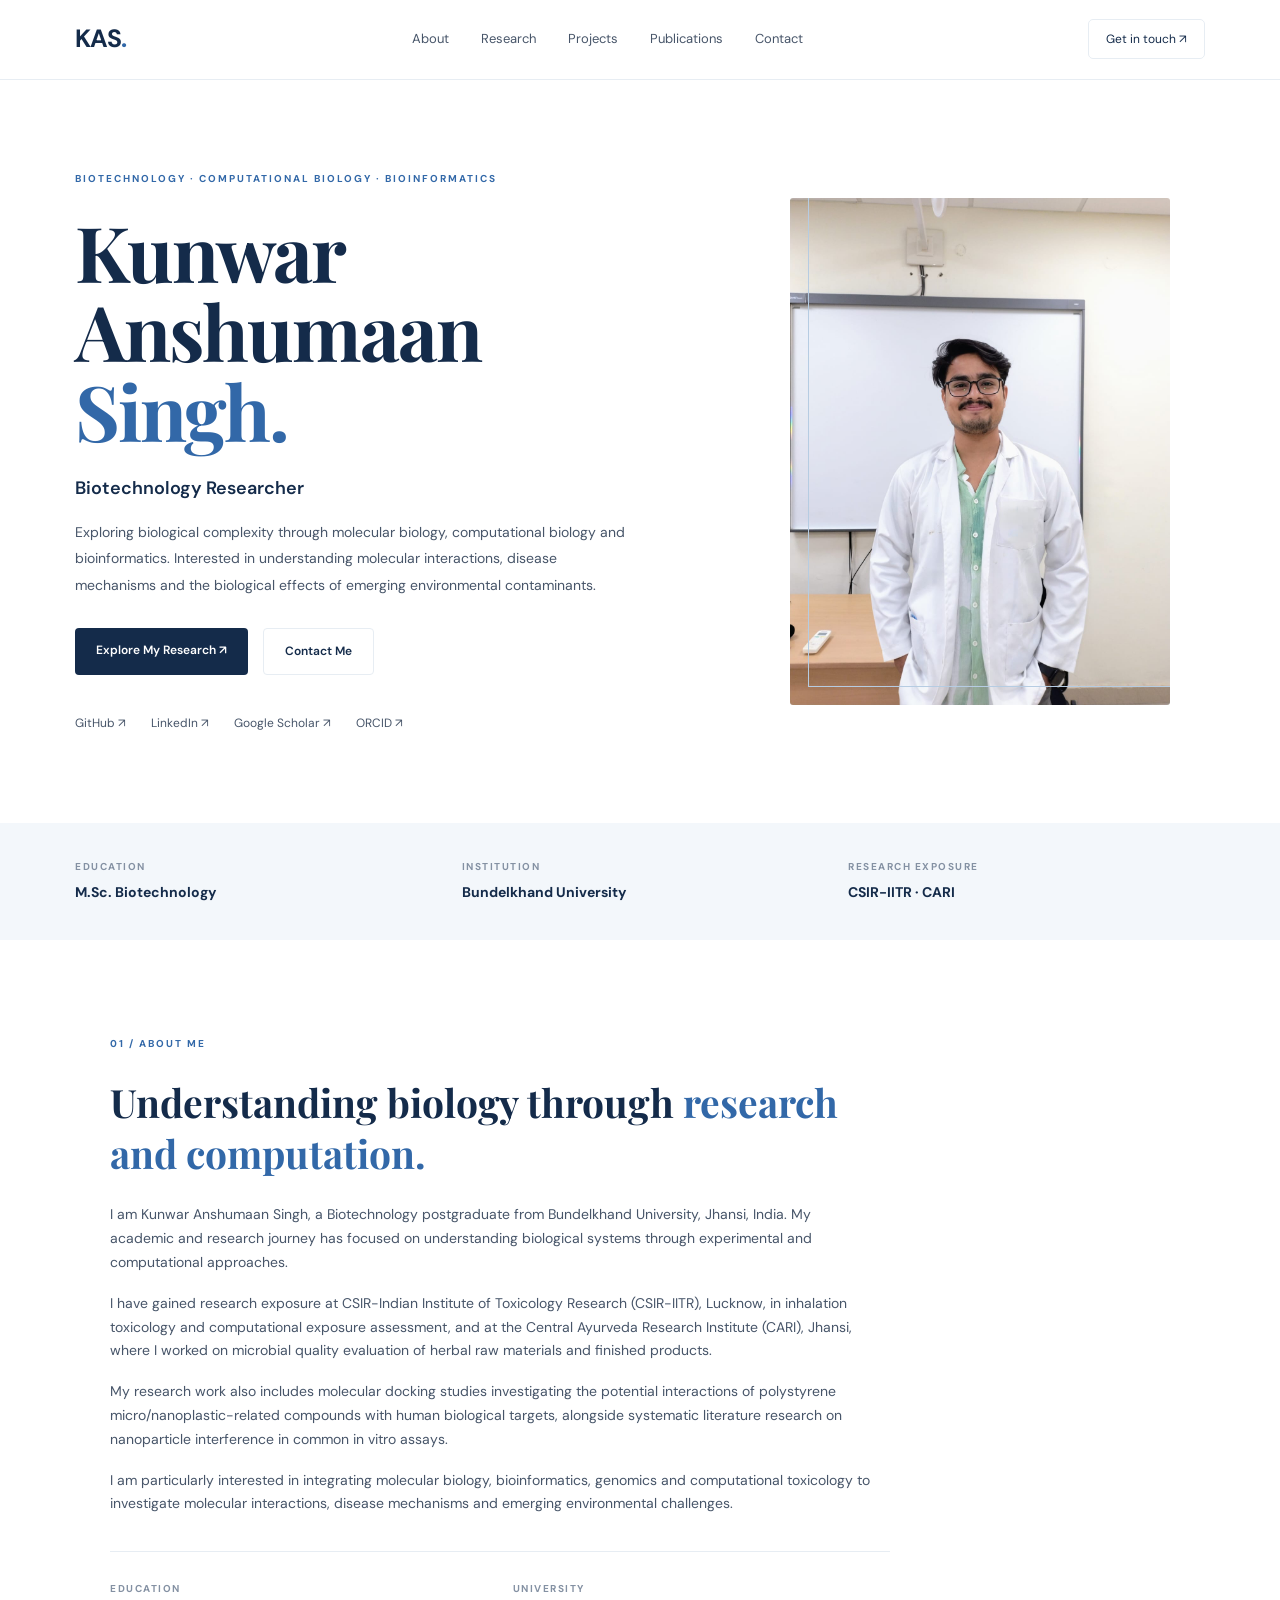
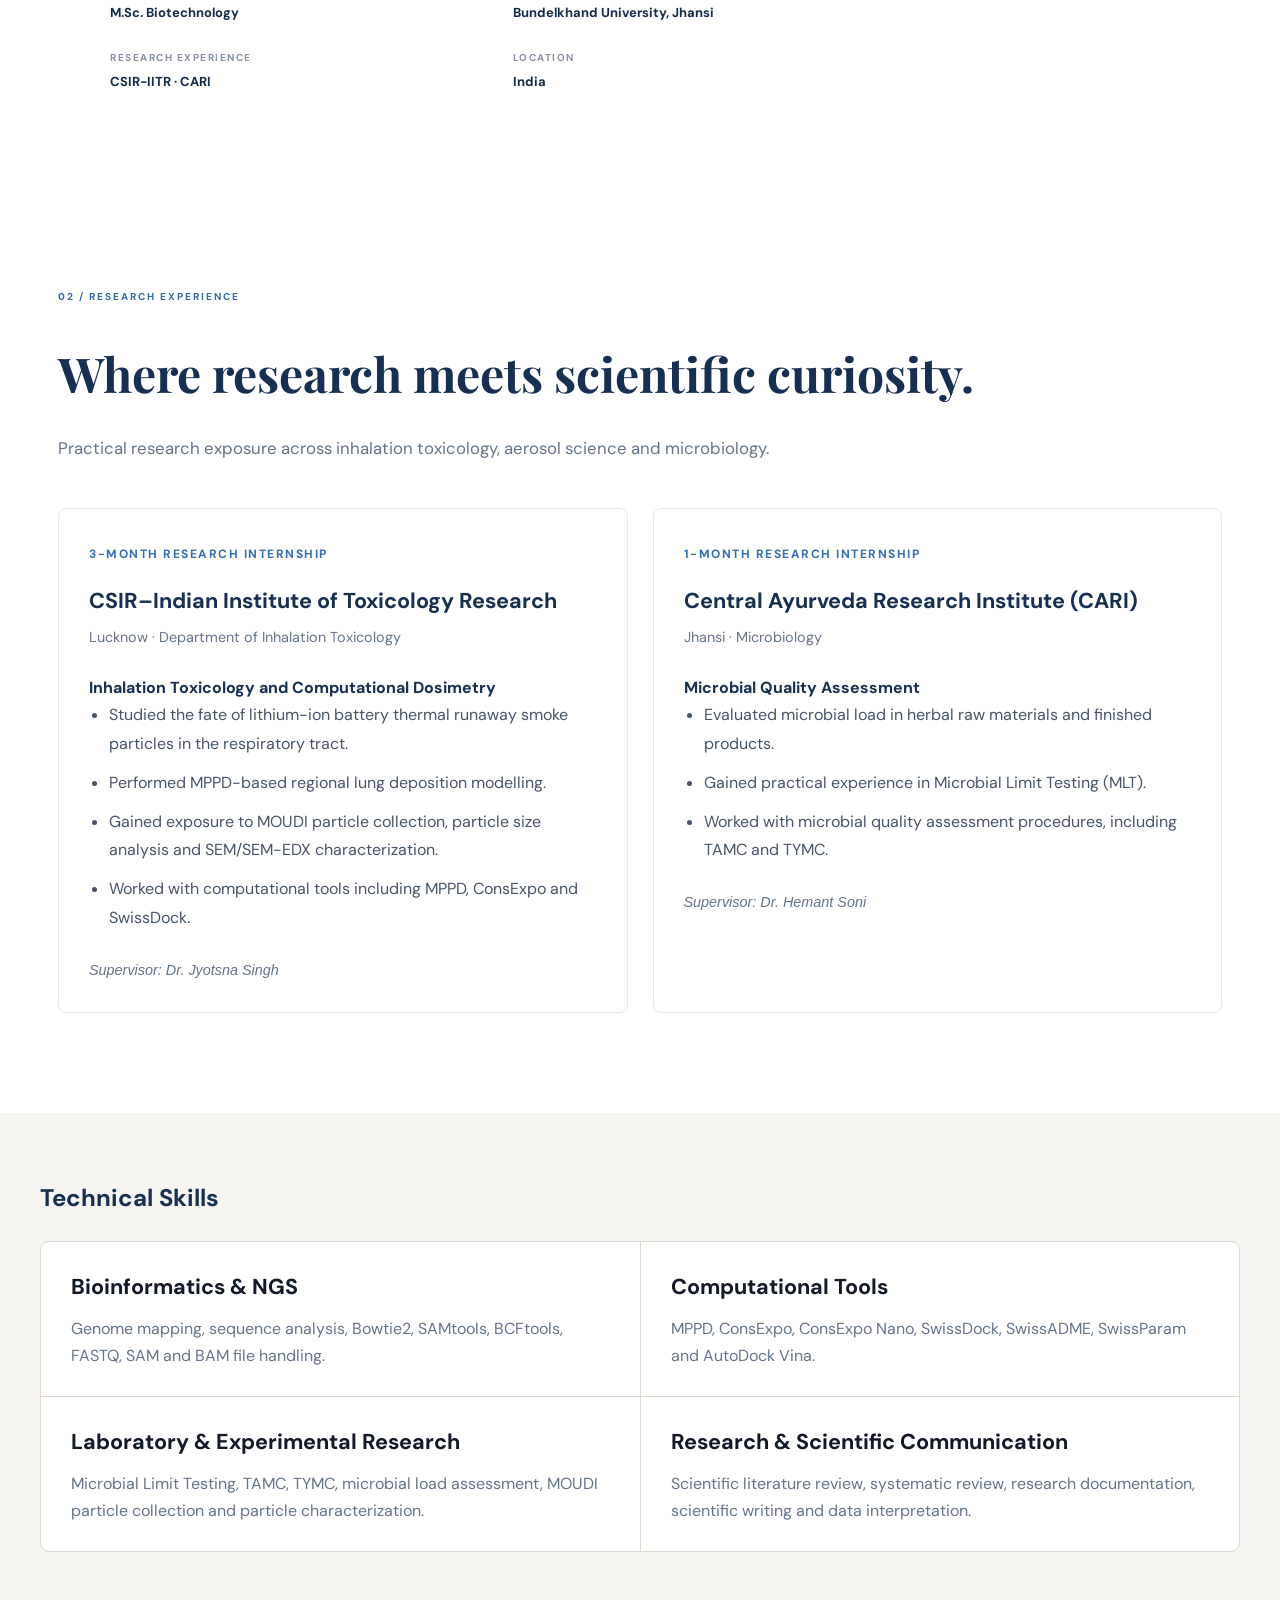
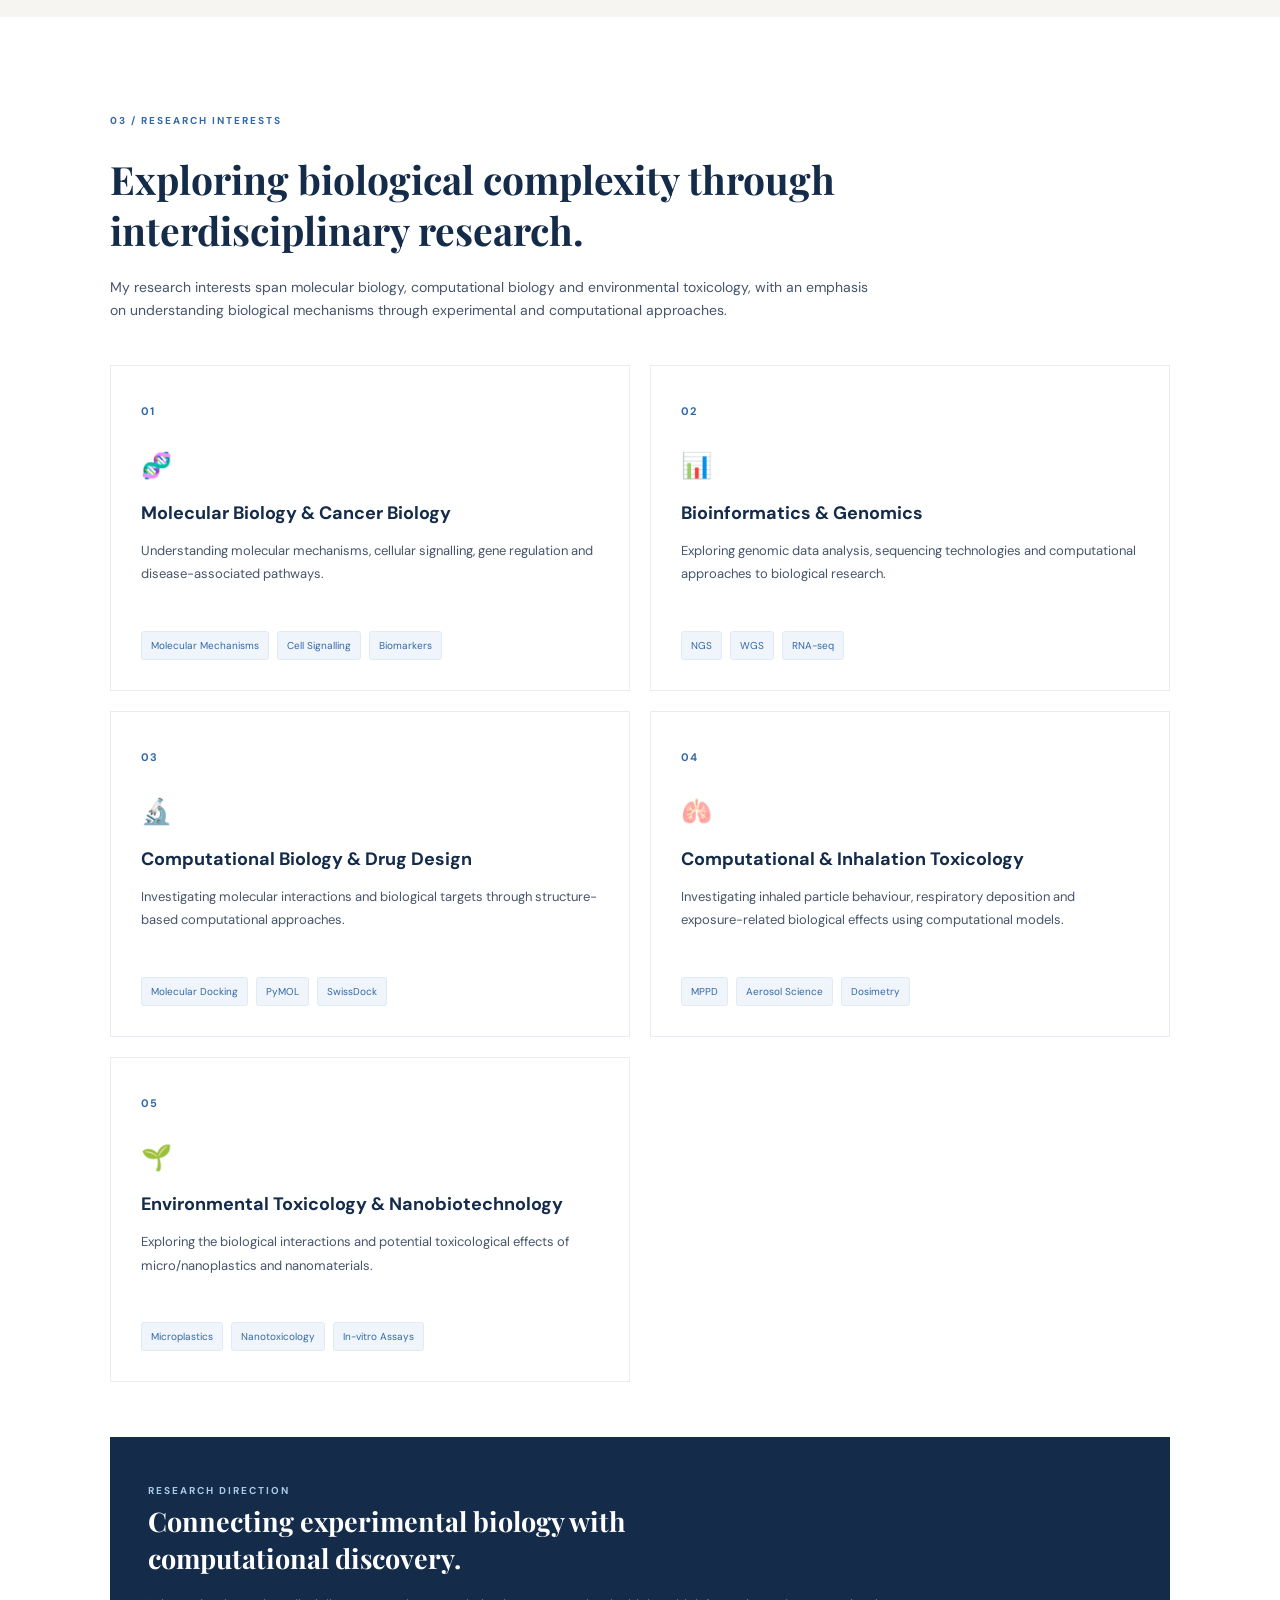
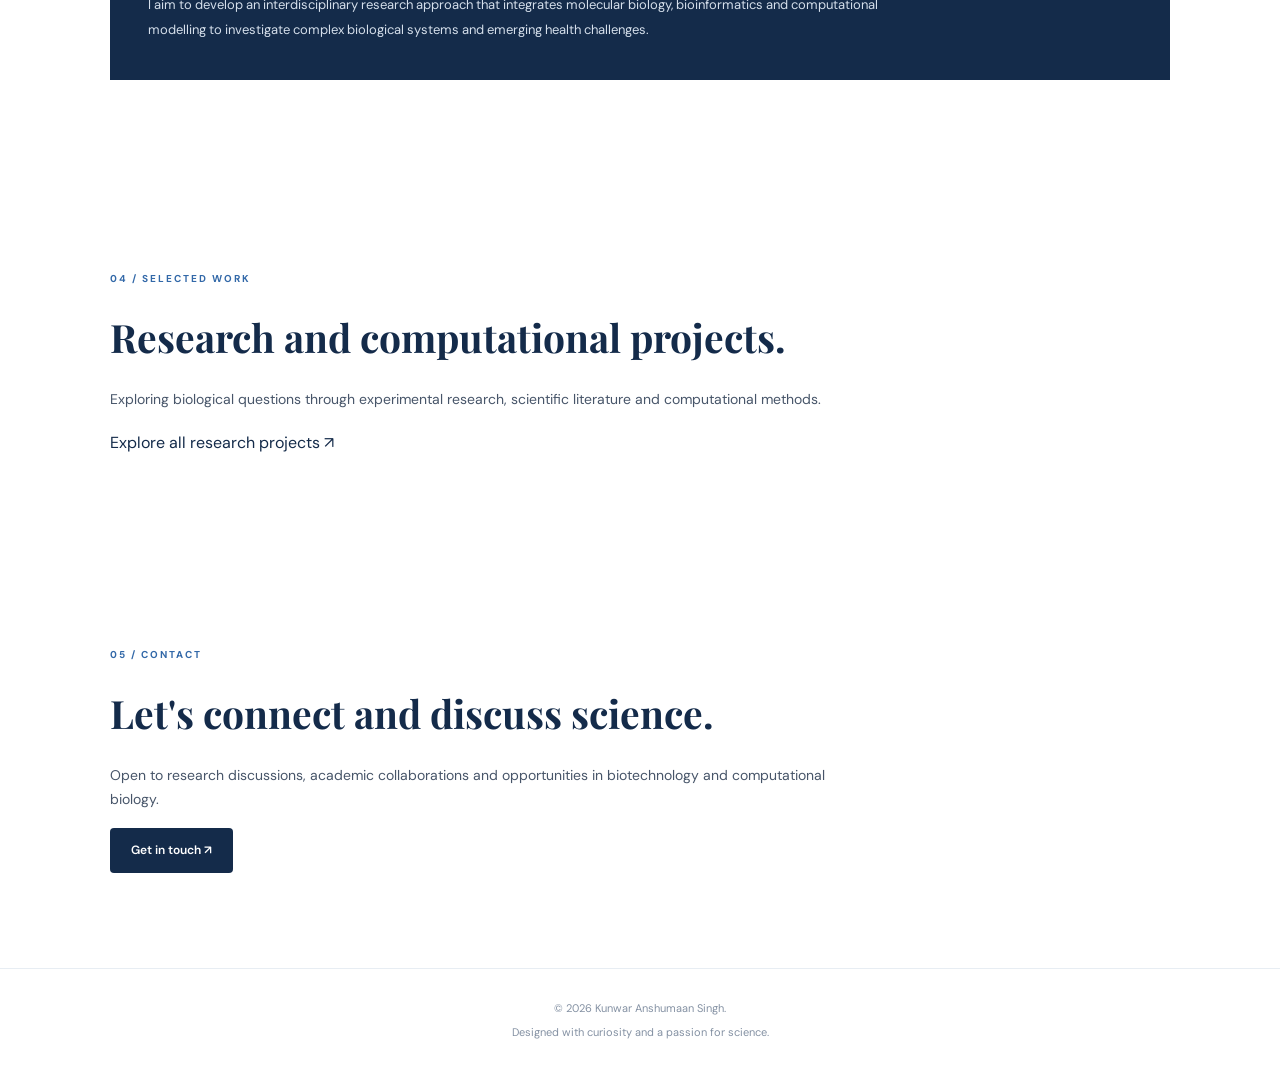
==== commit 261024f9: "Add files via upload" ====
--- a/index.html
+++ b/index.html
@@ -106,9 +106,7 @@
                     class="profile-image"
                 >
 
-                <div class="image-caption">
-                    <span class="caption-dot"></span>
-                    Research · Discovery · Innovation
+                
                 </div>
 
             </div>
--- a/style.css
+++ b/style.css
@@ -1092,3 +1092,38 @@
         font-size: 1.15rem;
     }
 }
+
+/* FIX PROFILE IMAGE ALIGNMENT */
+
+.hero-image-wrapper {
+    overflow: hidden;
+}
+
+.hero-image-wrapper img {
+    display: block;
+    width: 100%;
+    height: 100%;
+    object-fit: cover;
+    transform: none !important;
+    position: static;
+    margin: 0;
+}
+
+/* CLEAN PROFILE IMAGE */
+
+.hero-image-wrapper {
+    border: none !important;
+    outline: none !important;
+    box-shadow: none !important;
+    padding: 0 !important;
+    background: transparent !important;
+}
+
+.hero-image-wrapper img {
+    display: block;
+    width: 100%;
+    height: auto;
+    object-fit: cover;
+    border: none !important;
+    box-shadow: none !important;
+}
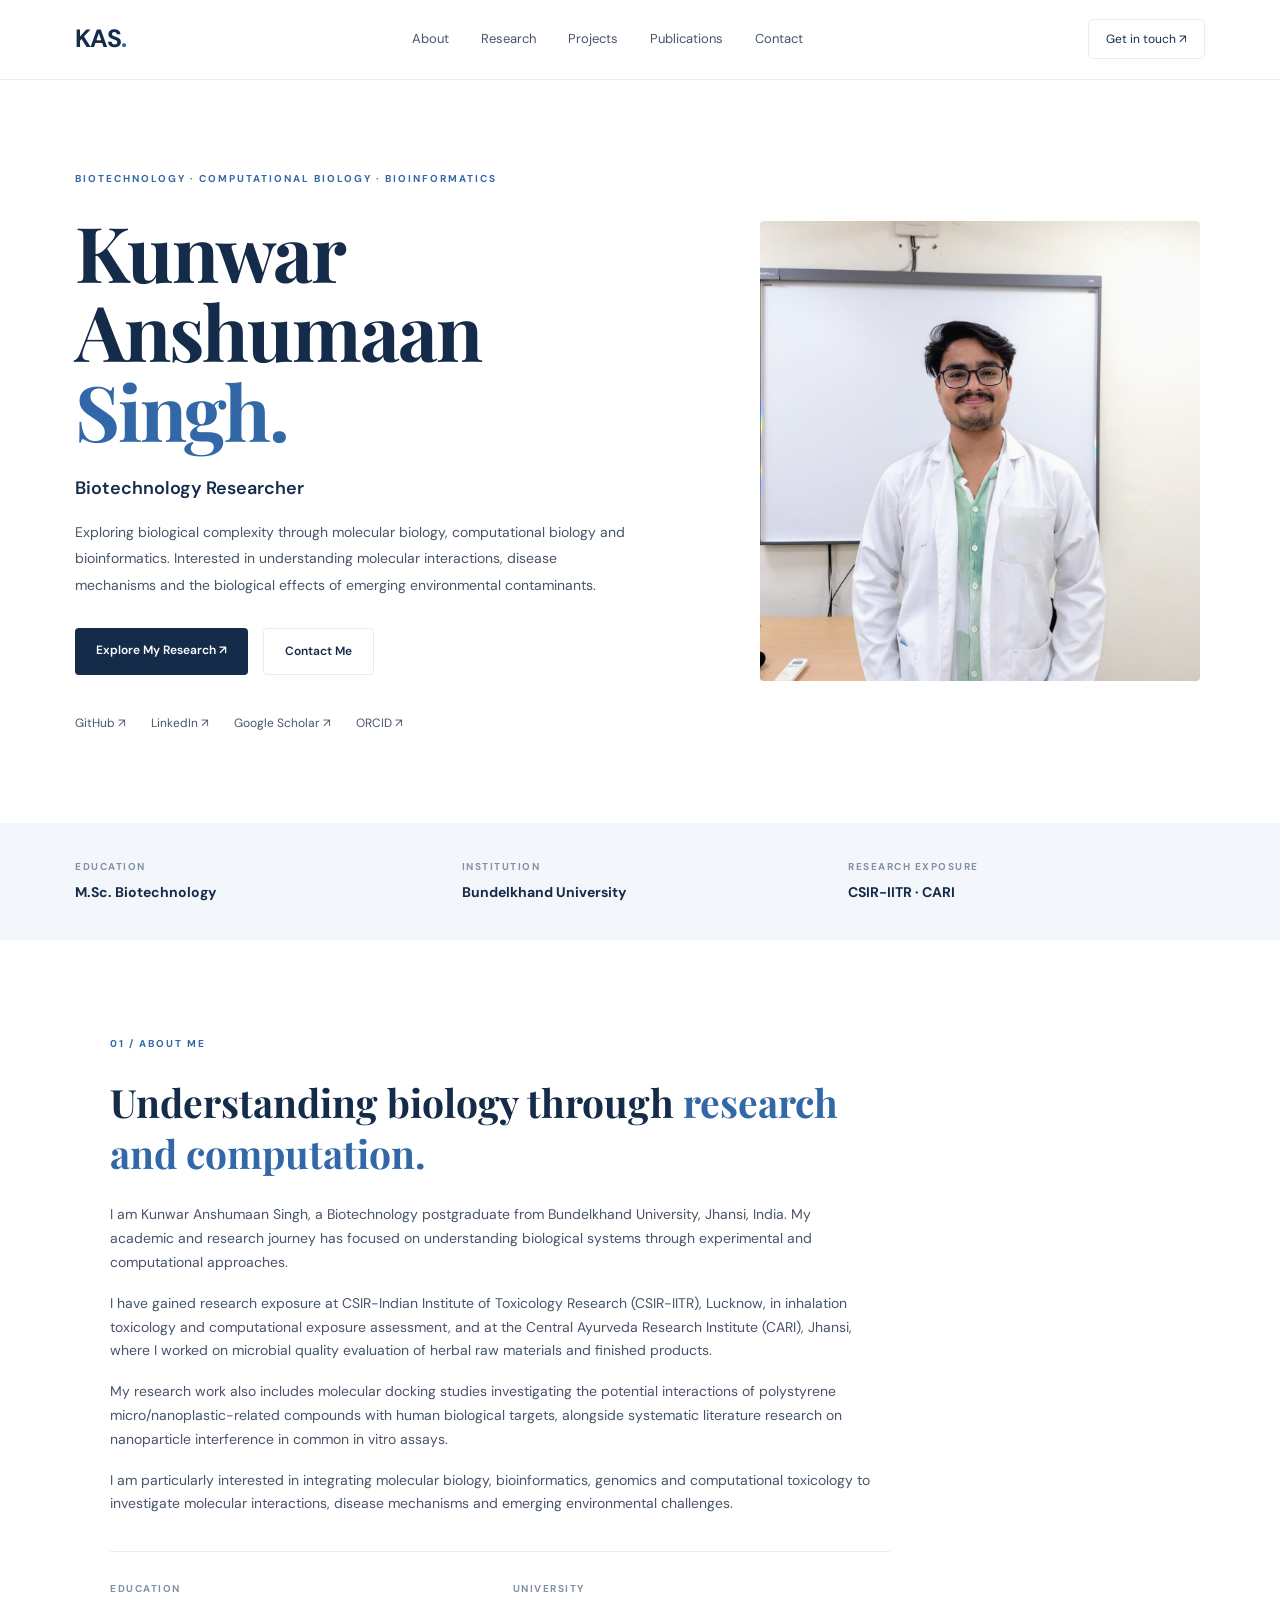
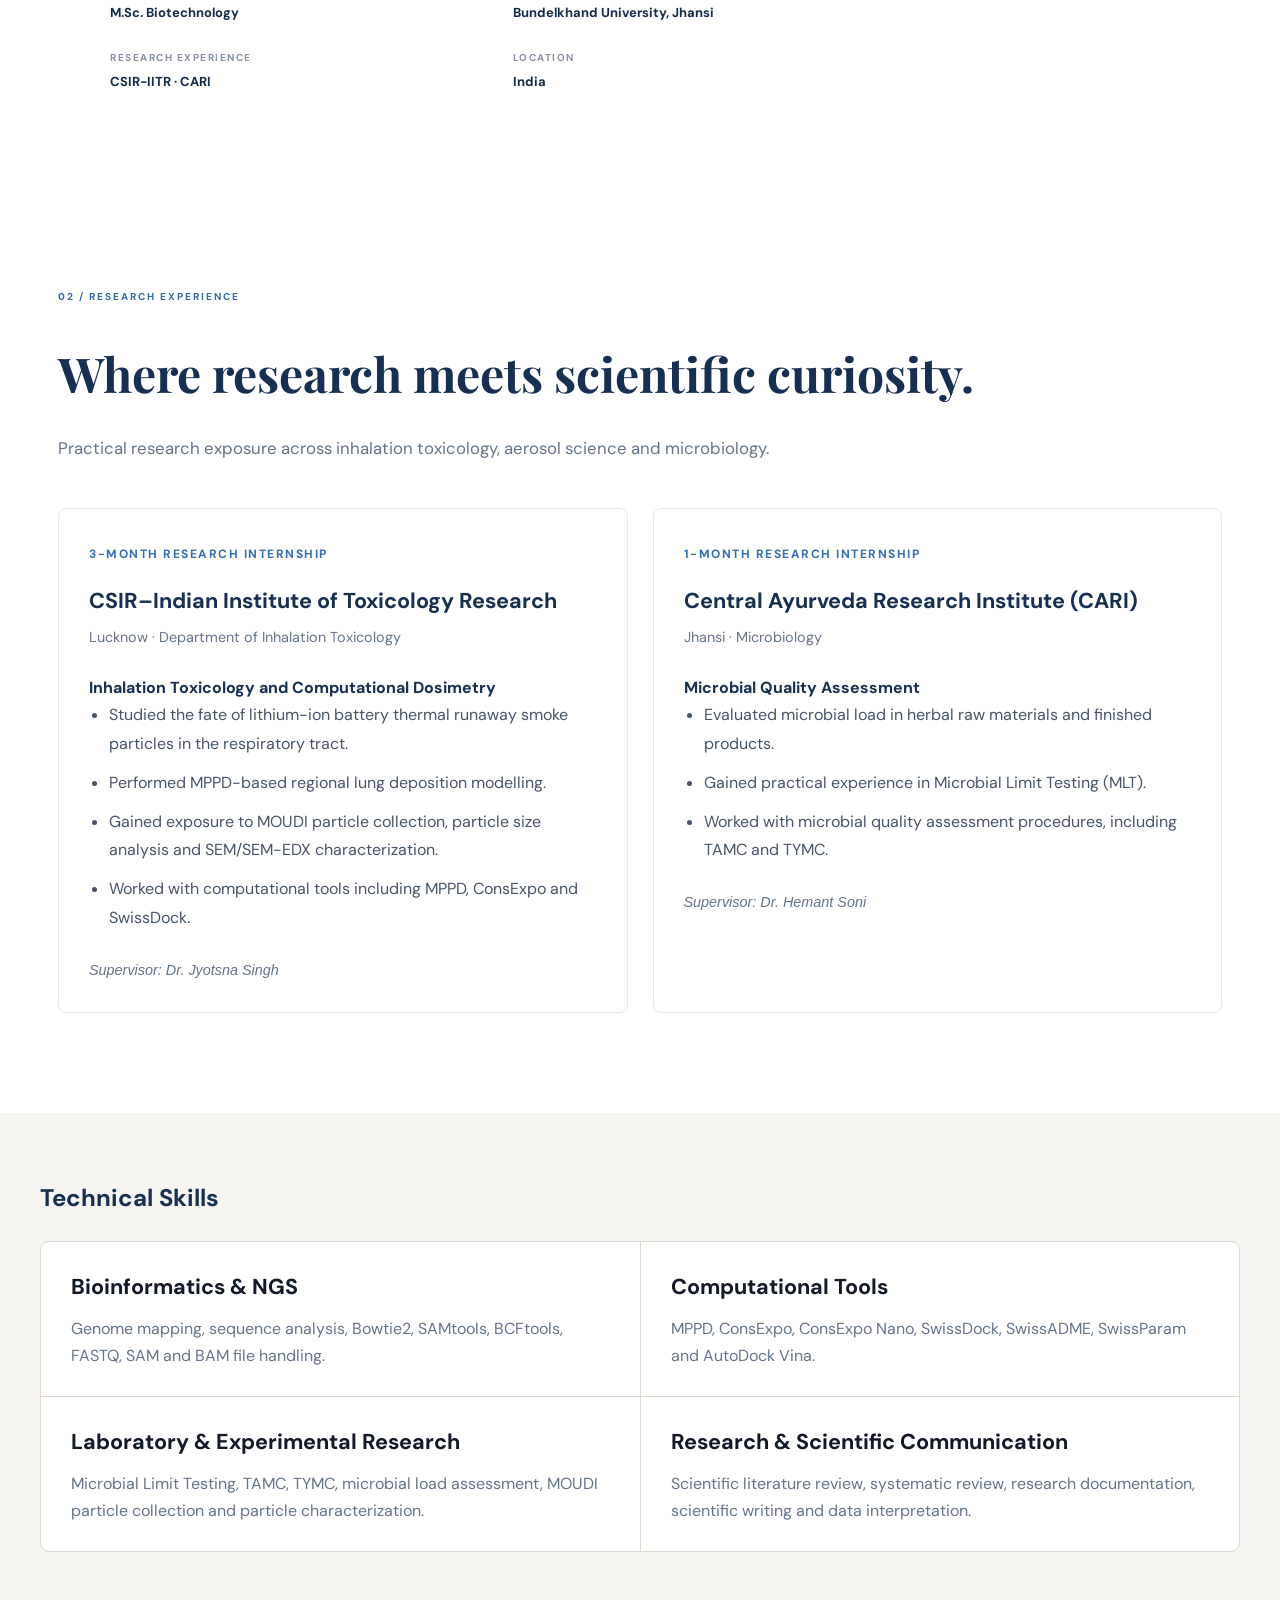
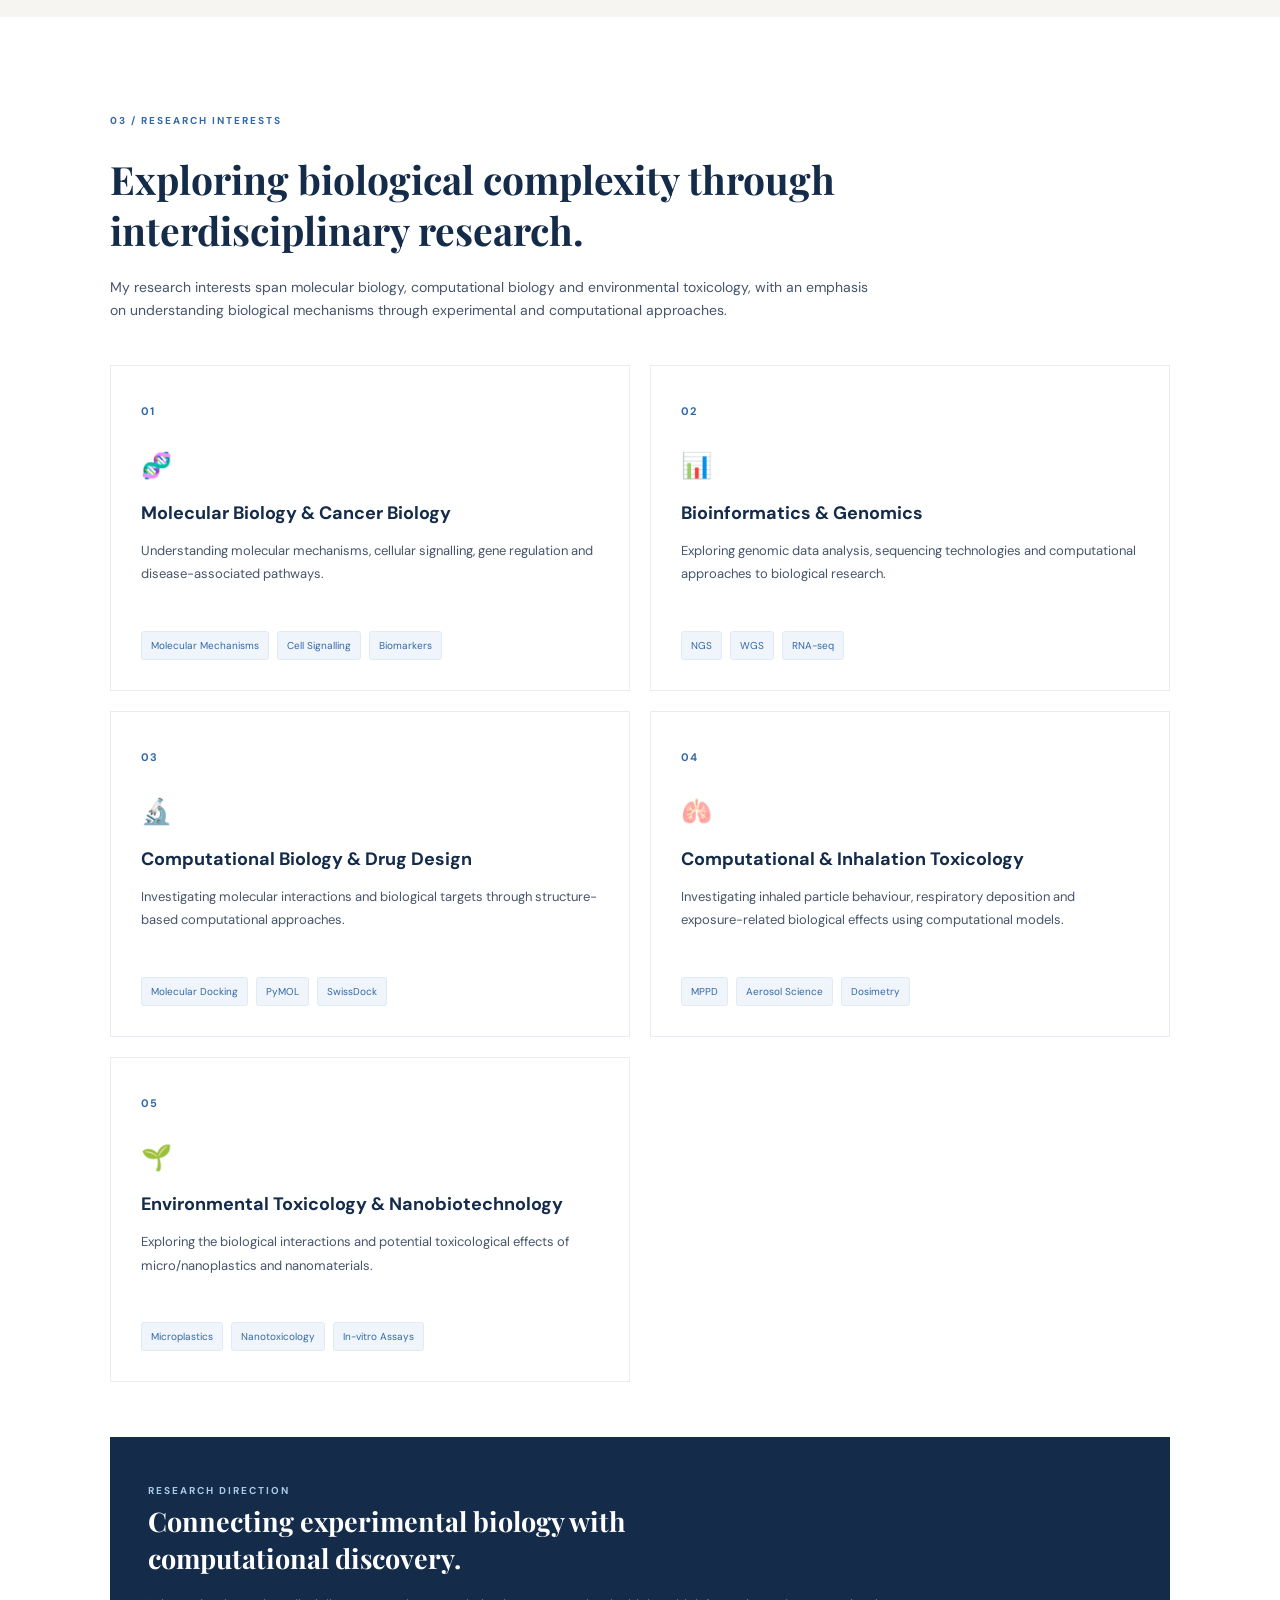
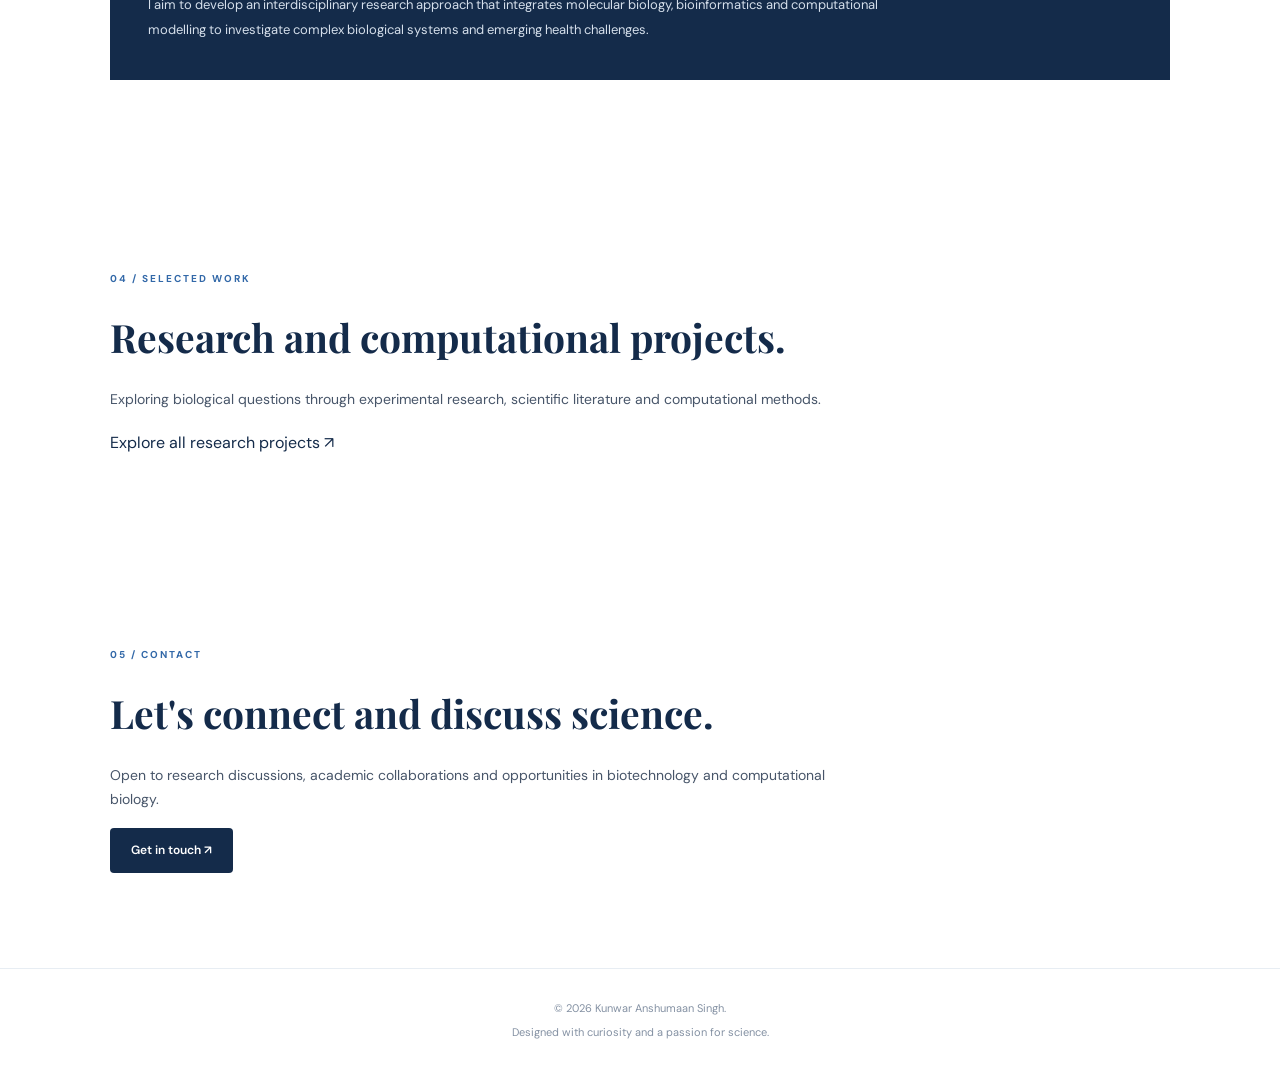
==== commit 967f702b: "Add files via upload" ====
--- a/index.html
+++ b/index.html
@@ -95,19 +95,18 @@
 
             </div>
 
-            <!-- Profile photograph -->
-            <div class="hero-image-wrapper">
-
-                <div class="image-decoration"></div>
-
-                <img
-                    src="assets/profile.jpg"
-                    alt="Portrait of Kunwar Anshumaan Singh"
-                    class="profile-image"
-                >
-
-                
-                </div>
+            
+<!-- Profile photograph -->
+<div class="hero-image-wrapper">
+
+    <img
+        src="assets/profile.jpg"
+        alt="Portrait of Kunwar Anshumaan Singh"
+        class="profile-image"
+    >
+
+</div>
+
 
             </div>
 
--- a/style.css
+++ b/style.css
@@ -195,12 +195,7 @@
    4. PROFILE IMAGE
 ================================= */
 
-.hero-image-wrapper {
-    position: relative;
-    max-width: 380px;
-    width: 100%;
-    justify-self: center;
-}
+
 
 .profile-image {
     display: block;
@@ -506,9 +501,7 @@
         gap: 55px;
     }
 
-    .hero-image-wrapper {
-        max-width: 320px;
-    }
+    
 
     .profile-image {
         height: 390px;
@@ -1093,37 +1086,35 @@
     }
 }
 
-/* FIX PROFILE IMAGE ALIGNMENT */
+
+/* CLEAN PROFILE IMAGE */
 
 .hero-image-wrapper {
+    width: 100%;
+    max-width: 440px;
+    margin: 0 auto;
+    border: none;
+    outline: none;
+    box-shadow: none;
+    padding: 0;
+    background: transparent;
     overflow: hidden;
 }
 
-.hero-image-wrapper img {
+.profile-image {
     display: block;
     width: 100%;
-    height: 100%;
+    height: 460px;
     object-fit: cover;
-    transform: none !important;
-    position: static;
-    margin: 0;
-}
-
-/* CLEAN PROFILE IMAGE */
-
-.hero-image-wrapper {
-    border: none !important;
-    outline: none !important;
-    box-shadow: none !important;
-    padding: 0 !important;
-    background: transparent !important;
-}
-
-.hero-image-wrapper img {
-    display: block;
-    width: 100%;
-    height: auto;
-    object-fit: cover;
-    border: none !important;
-    box-shadow: none !important;
-}
+    object-position: center;
+    border: none;
+    outline: none;
+    box-shadow: none;
+    border-radius: 4px;
+}
+
+@media (max-width: 800px) {
+    .profile-image {
+        height: 390px;
+    }
+}
